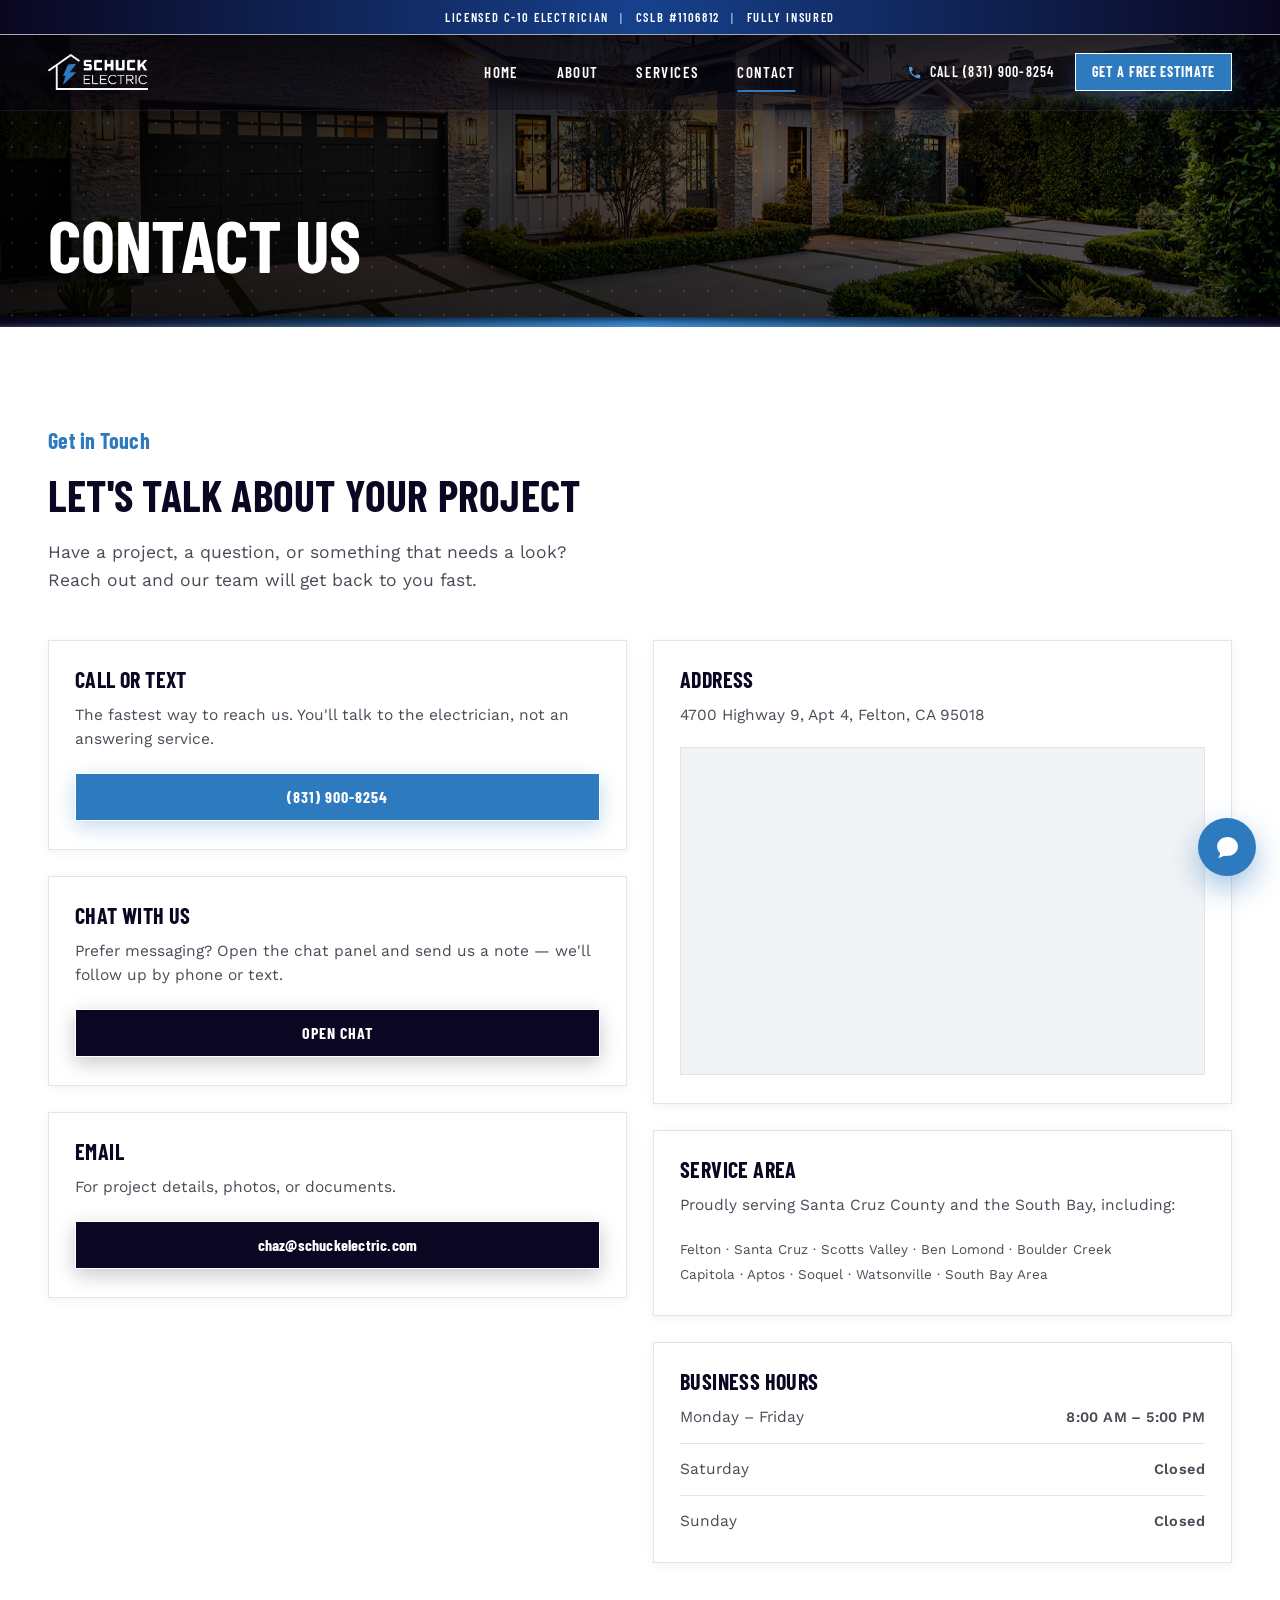
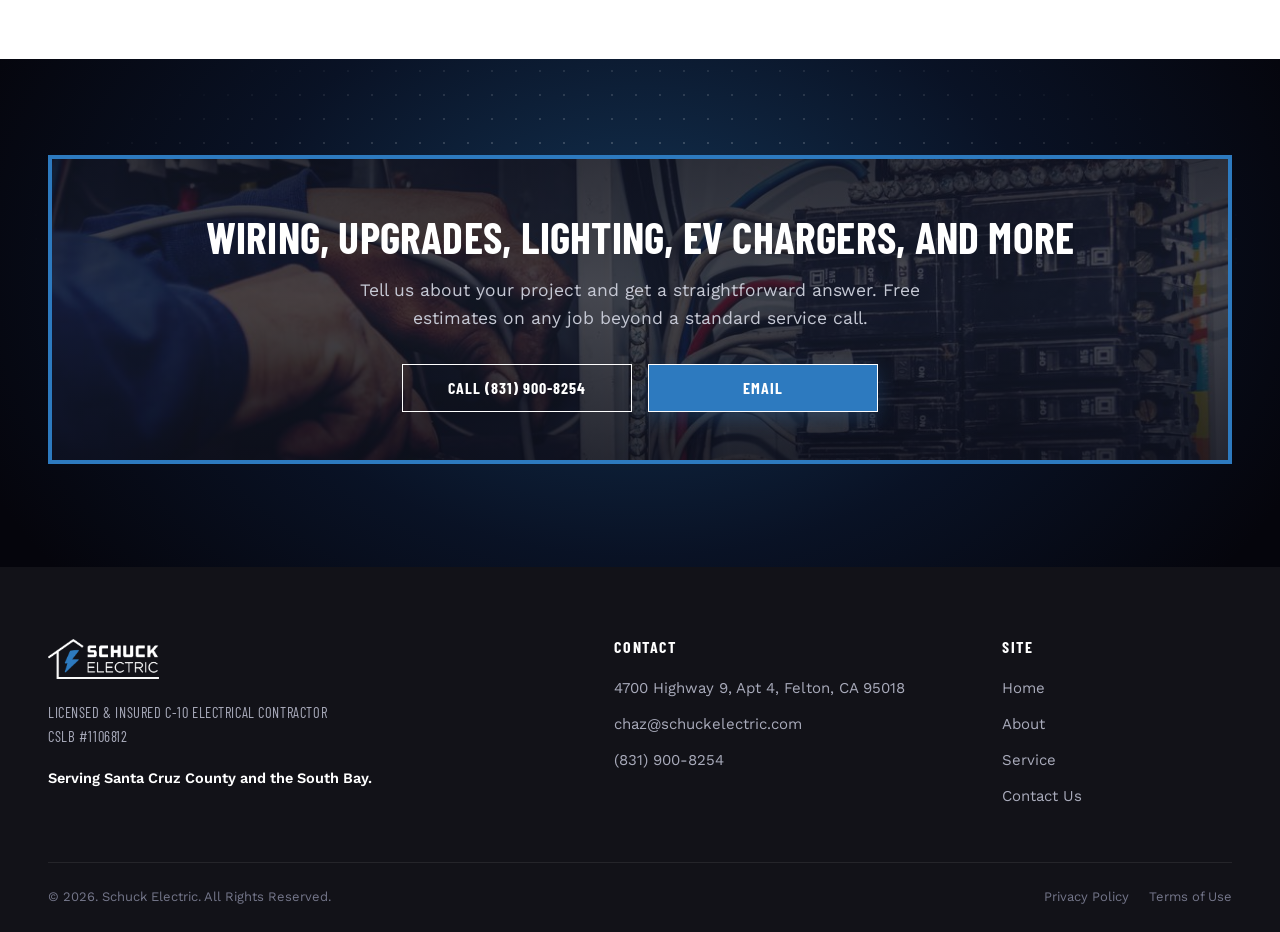
==== contact.html @ 6171d7ef "Refresh preview from build (2026-07-30)" ====
<!DOCTYPE html>
<html lang="en">
<head>
<meta charset="UTF-8" />
<meta name="viewport" content="width=device-width, initial-scale=1.0" />
<title>Contact | Schuck Electric</title>
<meta name="description" content="Call, text, or email Schuck Electric. Owner-operated electrical contractor serving Santa Cruz County and the South Bay. Licensed C-10, CSLB #1106812." />
<link rel="icon" href="assets/logo/favicon-32.png" />
<link rel="apple-touch-icon" href="assets/logo/favicon-180.png" />
<link rel="preconnect" href="https://fonts.googleapis.com" />
<link rel="preconnect" href="https://fonts.gstatic.com" crossorigin />
<!-- One request per family on purpose — a combined query needs an "&", which
     breaks the URL if anything escapes it to &amp; and silently drops the
     second family. -->
<link href="https://fonts.googleapis.com/css2?family=Barlow+Condensed:wght@500;600;700;800" rel="stylesheet" />
<link href="https://fonts.googleapis.com/css2?family=Work+Sans:wght@400;500;600" rel="stylesheet" />
<link rel="stylesheet" href="styles.css" />
</head>
<body>

<!-- ===================== ANNOUNCEMENT BAR ===================== -->
<div class="topbar">
  <div class="container">
    <p>Licensed C-10 Electrician <span class="topbar-div">|</span> CSLB #1106812 <span class="topbar-div">|</span> Fully Insured</p>
  </div>
</div>

<!-- ===================== HEADER ===================== -->
<header class="site-header" id="siteHeader">
  <div class="container">
    <a href="./" class="brand" aria-label="Schuck Electric home">
      <img src="assets/logo/schuck-logo-white.png" alt="Schuck Electric" width="170" height="42" />
    </a>

    <nav class="nav-primary" aria-label="Primary">
      <ul class="nav-links">
        <li><a href="./">Home</a></li>
        <li><a href="pending.html">About</a></li>
        <li><a href="services.html">Services</a></li>
        <li><a href="contact.html" aria-current="page">Contact</a></li>
      </ul>
    </nav>

    <div class="nav-actions">
      <a class="nav-call" href="tel:+18319008254">
        <svg class="ico" width="16" height="16" viewBox="0 0 24 24" aria-hidden="true"><path d="M6.6 10.8c1.4 2.8 3.8 5.1 6.6 6.6l2.2-2.2c.3-.3.7-.4 1-.2 1.1.4 2.3.6 3.6.6.6 0 1 .4 1 1V20c0 .6-.4 1-1 1C10.6 21 3 13.4 3 4c0-.6.4-1 1-1h3.5c.6 0 1 .4 1 1 0 1.3.2 2.5.6 3.6.1.3 0 .7-.2 1L6.6 10.8z"/></svg>
        <span>Call (831) 900-8254</span>
      </a>
      <a class="btn btn--primary btn--sm" href="mailto:chaz@schuckelectric.com">Get a Free Estimate</a>
    </div>

    <button class="nav-toggle" id="navToggle" aria-label="Open menu" aria-expanded="false" aria-controls="mobilePanel">
      <span></span><span></span><span></span>
    </button>
  </div>
</header>

<!-- ===================== MOBILE PANEL ===================== -->
<div class="mobile-panel" id="mobilePanel" aria-hidden="true">
  <div class="mobile-panel-head">
    <a href="./" class="brand"><img src="assets/logo/schuck-logo-white.png" alt="Schuck Electric" /></a>
    <button class="mobile-close" id="mobileClose" aria-label="Close menu">
      <svg viewBox="0 0 24 24" aria-hidden="true"><path d="M18.3 5.7 12 12l6.3 6.3-1.4 1.4L10.6 13.4 4.3 19.7 2.9 18.3 9.2 12 2.9 5.7l1.4-1.4L10.6 10.6l6.3-6.3z"/></svg>
    </button>
  </div>
  <ul class="mobile-links">
    <li><a href="./">Home</a></li>
    <li><a href="pending.html">About</a></li>
    <li><a href="services.html">Services</a></li>
    <li><a href="contact.html" aria-current="page">Contact</a></li>
  </ul>
  <div class="mobile-actions">
    <a class="btn btn--ghost btn--block" href="tel:+18319008254">
      <svg class="ico" width="16" height="16" viewBox="0 0 24 24" aria-hidden="true"><path d="M6.6 10.8c1.4 2.8 3.8 5.1 6.6 6.6l2.2-2.2c.3-.3.7-.4 1-.2 1.1.4 2.3.6 3.6.6.6 0 1 .4 1 1V20c0 .6-.4 1-1 1C10.6 21 3 13.4 3 4c0-.6.4-1 1-1h3.5c.6 0 1 .4 1 1 0 1.3.2 2.5.6 3.6.1.3 0 .7-.2 1L6.6 10.8z"/></svg>
      <span>(831) 900-8254</span>
    </a>
    <a class="btn btn--primary btn--block" href="mailto:chaz@schuckelectric.com">Get a Free Estimate</a>
  </div>
</div>
<div class="mobile-scrim" id="mobileScrim"></div>

<!-- ===================== PAGE HERO =====================
     PLACEHOLDER IMAGE — this is the home page's hero photo. Swap it for a
     contact-specific shot so the two pages don't open on the same image. -->
<section class="page-hero" data-spotlight data-spot-size="260px">
  <div class="hero-bg"><img src="assets/img/hero.jpg" alt="" /></div>
  <div class="hero-scrim"></div>
  <div class="dot-grid" aria-hidden="true"></div>
  <div class="dot-spotlight" aria-hidden="true"></div>
  <div class="container">
    <h1>Contact Us</h1>
  </div>
</section>

<!-- ===================== CONTACT ===================== -->
<section class="section" id="contact">
  <div class="container">
    <div class="section-head anim" data-anim="up">
      <p class="eyebrow">Get in Touch</p>
      <h2>Let's Talk About Your Project</h2>
      <p class="lede">Have a project, a question, or something that needs a look?<br />Reach out and our team will get back to you fast.</p>
    </div>

    <div class="contact-layout">
      <div class="contact-col">
        <div class="contact-card anim" data-anim="up" data-delay="0">
          <h3>Call or Text</h3>
          <p>The fastest way to reach us. You'll talk to the electrician, not an answering service.</p>
          <a class="btn btn--primary btn--block" href="tel:+18319008254">(831) 900-8254</a>
        </div>

        <div class="contact-card anim" data-anim="up" data-delay="90">
          <h3>Chat With Us</h3>
          <p>Prefer messaging? Open the chat panel and send us a note &mdash; we'll follow up by phone or text.</p>
          <button class="btn btn--navy btn--block js-open-chat" type="button">Open Chat</button>
        </div>

        <div class="contact-card anim" data-anim="up" data-delay="180">
          <h3>Email</h3>
          <p>For project details, photos, or documents.</p>
          <a class="btn btn--navy btn--block btn--as-typed" href="mailto:chaz@schuckelectric.com">chaz@schuckelectric.com</a>
        </div>
      </div>

      <div class="contact-col">
        <div class="contact-card anim" data-anim="up" data-delay="0">
          <h3>Address</h3>
          <p class="ph">4700 Highway 9, Apt 4, Felton, CA 95018</p>
          <div class="map-frame">
            <iframe
              src="https://www.google.com/maps?q=Felton,CA&amp;output=embed"
              loading="lazy"
              referrerpolicy="no-referrer-when-downgrade"
              title="Schuck Electric service area map"></iframe>
          </div>
        </div>

        <div class="contact-card anim" data-anim="up" data-delay="90">
          <h3>Service Area</h3>
          <p>Proudly serving Santa Cruz County and the South Bay, including:</p>
          <div class="area-lines">
            <p>Felton &middot; Santa Cruz &middot; Scotts Valley &middot; Ben Lomond &middot; Boulder Creek</p>
            <p>Capitola &middot; Aptos &middot; Soquel &middot; Watsonville &middot; South Bay Area</p>
          </div>
        </div>

        <div class="contact-card anim" data-anim="up" data-delay="180">
          <h3>Business Hours</h3>
          <table class="hours-table">
            <tr><td>Monday &ndash; Friday</td><td>8:00 AM &ndash; 5:00 PM</td></tr>
            <tr><td>Saturday</td><td>Closed</td></tr>
            <tr><td>Sunday</td><td>Closed</td></tr>
          </table>
        </div>
      </div>
    </div>
  </div>
</section>

<!-- ===================== CTA ===================== -->
<section class="section--cta on-dark" data-spotlight data-spot-size="320px">
  <div class="process-glow" aria-hidden="true"></div>
  <div class="dot-grid" aria-hidden="true"></div>
  <div class="dot-spotlight" aria-hidden="true"></div>
  <div class="container">
    <div class="cta-box anim" data-anim="up">
      <div class="cta-bg" aria-hidden="true"><img src="assets/img/cta.jpg" alt="" loading="lazy" /></div>
      <div class="cta-content">
        <h2>Wiring, Upgrades, Lighting, EV Chargers, and More</h2>
        <p class="lede">Tell us about your project and get a straightforward answer. Free estimates on any job beyond a standard service call.</p>
        <div class="cta-buttons">
          <a class="btn btn--dark" href="tel:+18319008254">Call (831) 900-8254</a>
          <a class="btn btn--primary" href="mailto:chaz@schuckelectric.com">Email</a>
        </div>
      </div>
    </div>
  </div>
</section>

<!-- ===================== FOOTER ===================== -->
<footer class="site-footer">
  <div class="container">
    <div class="footer-top">
      <div class="footer-brand">
        <img src="assets/logo/schuck-logo-white.png" alt="Schuck Electric" />
        <p class="footer-license">Licensed &amp; Insured C-10 Electrical Contractor<br />CSLB #1106812</p>
        <p class="footer-serving">Serving Santa Cruz County and the South Bay.</p>
      </div>
      <div class="footer-col">
        <h4>Contact</h4>
        <ul>
          <li><span class="ph">4700 Highway 9, Apt 4, Felton, CA 95018</span></li>
          <li><a href="mailto:chaz@schuckelectric.com" class="ph">chaz@schuckelectric.com</a></li>
          <li><a href="tel:+18319008254" class="ph">(831) 900-8254</a></li>
        </ul>
      </div>
      <div class="footer-col">
        <h4>Site</h4>
        <ul>
          <li><a href="./">Home</a></li>
          <li><a href="pending.html">About</a></li>
          <li><a href="services.html">Service</a></li>
          <li><a href="contact.html">Contact Us</a></li>
        </ul>
      </div>
    </div>
    <div class="footer-bottom">
      <p>&copy; <span data-year>2026</span>. Schuck Electric. All Rights Reserved.</p>
      <div class="footer-legal">
        <a href="pending.html">Privacy Policy</a>
        <a href="pending.html">Terms of Use</a>
      </div>
    </div>
  </div>
</footer>

<!-- ===================== CHAT ===================== -->
<button class="chat-fab js-open-chat" type="button" aria-label="Open chat">
  <svg viewBox="0 0 24 24" aria-hidden="true"><path d="M12 2C6.48 2 2 6.03 2 11c0 2.42 1.09 4.62 2.89 6.24-.11.99-.46 2.6-1.4 3.94a.5.5 0 0 0 .53.77c2.06-.5 3.63-1.36 4.55-1.99A11.6 11.6 0 0 0 12 20c5.52 0 10-4.03 10-9s-4.48-9-10-9z"/></svg>
</button>

<div class="chat-scrim" id="chatScrim"></div>
<aside class="chat-panel" id="chatPanel" role="dialog" aria-label="Contact Schuck Electric" aria-hidden="true">
  <div class="chat-head">
    <div>
      <h3>Let's Talk About Your Project</h3>
      <p>Call, text, or email &mdash; you'll hear back from the electrician, not an answering service.</p>
    </div>
    <button class="chat-close" id="chatClose" type="button" aria-label="Close">&times;</button>
  </div>
  <div class="chat-body">
    <a class="chat-option" href="tel:+18319008254">
      <span class="chat-option-icon"><svg viewBox="0 0 24 24" aria-hidden="true"><path d="M6.6 10.8c1.4 2.8 3.8 5.1 6.6 6.6l2.2-2.2c.3-.3.7-.4 1-.2 1.1.4 2.3.6 3.6.6.6 0 1 .4 1 1V20c0 .6-.4 1-1 1C10.6 21 3 13.4 3 4c0-.6.4-1 1-1h3.5c.6 0 1 .4 1 1 0 1.3.2 2.5.6 3.6.1.3 0 .7-.2 1L6.6 10.8z"/></svg></span>
      <span><span class="chat-option-label">Call Now</span><span class="chat-option-sub ph">(831) 900-8254</span></span>
    </a>
    <a class="chat-option" href="mailto:chaz@schuckelectric.com">
      <span class="chat-option-icon"><svg viewBox="0 0 24 24" aria-hidden="true"><path d="M20 4H4c-1.1 0-2 .9-2 2v12c0 1.1.9 2 2 2h16c1.1 0 2-.9 2-2V6c0-1.1-.9-2-2-2zm0 4-8 5-8-5V6l8 5 8-5v2z"/></svg></span>
      <span><span class="chat-option-label">Email Us</span><span class="chat-option-sub ph">chaz@schuckelectric.com</span></span>
    </a>
    <p class="chat-note">Prefer to text? Send a message to the number above and we'll reply as soon as we're off the ladder.</p>
  </div>
</aside>

<script src="main.js"></script>
</body>
</html>
---- styles.css ----
/* ==========================================================================
   SCHUCK ELECTRIC — 2026 redesign
   Barlow Condensed (display) + Work Sans (body)
   ========================================================================== */

/* The fonts are pulled in here as well as via <link> in the head block,
   because page builders often strip <link> tags out of a field meant for
   scripts and an @import inside the stylesheet survives that.

   Deliberately two separate requests with NO "&" in either URL. Combining
   both families into one query needs an ampersand, and if anything in the
   paste pipeline HTML-escapes it to &amp; the URL breaks after the first
   family — which loads Barlow Condensed and silently drops Work Sans.
   That is exactly the failure this replaced. display=swap is omitted for
   the same reason; the default behaviour is fine.
   Must stay the first rules in the file; @import is ignored after any other. */
@import url('https://fonts.googleapis.com/css2?family=Barlow+Condensed:wght@500;600;700;800');
@import url('https://fonts.googleapis.com/css2?family=Work+Sans:wght@400;500;600');

:root {
  --se-navy:        #0B0722;
  --se-navy-2:      #0E1330;
  --se-ink:         #08070F;
  --se-ink-2:       #121218;

  --se-blue:        #2D7ABF;
  --se-blue-light:  #4E97D6;
  --se-blue-bright: #00AEEF;
  --se-blue-dark:   #1F5A8F;

  --se-white:       #FFFFFF;
  --se-gray:        #F2F3F5;
  --se-gray-line:   #E3E4E9;
  --se-body:        #4B4B57;
  --se-body-dark:   #C7C9D1;

  --se-font-display: "Barlow Condensed", "Arial Narrow", sans-serif;
  --se-font-body:    "Work Sans", system-ui, -apple-system, sans-serif;

  --se-container: 1240px;
  --se-radius: 0px;   /* v2: square edges throughout */
  --se-header-h: 76px;
  --se-topbar-h: 34px;

  --se-ease: cubic-bezier(0.22, 0.61, 0.36, 1);
}

*, *::before, *::after { box-sizing: border-box; }

html { scroll-behavior: smooth; }

body {
  margin: 0;
  font-family: var(--se-font-body);
  font-size: 16px;
  line-height: 1.6;
  color: var(--se-body);
  background: var(--se-white);
  -webkit-font-smoothing: antialiased;
  overflow-x: hidden;
}
body.is-locked { overflow: hidden; }

img { max-width: 100%; display: block; }
a { color: inherit; text-decoration: none; }
ul { list-style: none; margin: 0; padding: 0; }

h1, h2, h3, h4 {
  font-family: var(--se-font-display);
  font-weight: 700;
  text-transform: uppercase;
  line-height: 1.03;
  letter-spacing: 0.005em;
  color: var(--se-navy);
  margin: 0 0 0.45em;
}
h1 { font-size: clamp(42px, 5.4vw, 76px); font-weight: 800; letter-spacing: -0.005em; }
h2 { font-size: clamp(30px, 3.4vw, 46px); }
h3 { font-size: clamp(21px, 1.9vw, 27px); }
h4 { font-size: clamp(19px, 1.5vw, 23px); }

p { margin: 0 0 1.1em; }
p:last-child { margin-bottom: 0; }

.lede { font-size: 17.5px; color: var(--se-body); }
.on-dark, .on-dark h1, .on-dark h2, .on-dark h3, .on-dark h4 { color: var(--se-white); }
.on-dark p, .on-dark .lede { color: var(--se-body-dark); }

.container {
  width: 100%;
  max-width: var(--se-container);
  margin: 0 auto;
  padding: 0 28px;
}

a:focus-visible, button:focus-visible {
  outline: 2px solid var(--se-blue-bright);
  outline-offset: 3px;
  border-radius: 4px;
}

/* ---------- Eyebrow ---------- */
.eyebrow {
  font-family: var(--se-font-display);
  font-weight: 700;
  font-size: 22px;
  letter-spacing: 0.02em;
  text-transform: none;
  color: var(--se-blue);
  margin: 0 0 15px;
}
.on-dark .eyebrow { color: var(--se-blue-light); }

/* Hero eyebrow: uppercase, tracked out, with an underline rule */
.eyebrow--rule {
  display: inline-block;
  text-transform: uppercase;
  letter-spacing: 0.13em;
  font-size: 13.5px;
  font-weight: 700;
  color: var(--se-white);
  padding-bottom: 7px;
  border-bottom: 2px solid var(--se-blue);
  margin-bottom: 14px;
}

/* ==========================================================================
   BUTTONS — matches "Button Style.png"
   Rollover states use a soft blue outer glow.
   ========================================================================== */
.btn {
  --se-btn-glow: rgba(0, 174, 239, 0.55);
  position: relative;
  display: inline-flex;
  align-items: center;
  justify-content: center;
  gap: 9px;
  font-family: var(--se-font-display);
  font-weight: 700;
  font-size: 16px;
  letter-spacing: 0.06em;
  text-transform: uppercase;
  line-height: 1;
  --se-btn-px: 28px;
  padding: 15px var(--se-btn-px);
  border-radius: var(--se-radius);
  border: 1px solid transparent;
  cursor: pointer;
  white-space: nowrap;
  background: transparent;
  transition: background 0.28s var(--se-ease), color 0.28s var(--se-ease),
              border-color 0.28s var(--se-ease), box-shadow 0.32s var(--se-ease),
              transform 0.28s var(--se-ease);
}
.btn:hover { transform: translateY(-2px); }
.btn:active { transform: translateY(0); transition-duration: 0.08s; }
.btn .ico { width: 16px; height: 16px; fill: currentColor; flex-shrink: 0; }
.btn-arrow { transition: transform 0.28s var(--se-ease); display: inline-block; }
.btn:hover .btn-arrow { transform: translateX(5px); }

.btn--primary {
  background: var(--se-blue);
  border-color: var(--se-white);
  color: var(--se-white);
  box-shadow: 0 6px 20px rgba(45,122,191,0.28);
}
.btn--primary:hover {
  background: var(--se-blue-bright);
  border-color: var(--se-white);
  box-shadow: 0 0 0 4px rgba(0,174,239,0.18), 0 8px 30px var(--se-btn-glow);
}

.btn--bright {
  background: var(--se-blue-bright);
  border-color: var(--se-white);
  color: var(--se-white);
  box-shadow: 0 0 0 4px rgba(0,174,239,0.14), 0 6px 26px rgba(0,174,239,0.35);
}
.btn--bright:hover {
  background: var(--se-blue);
  border-color: var(--se-white);
  box-shadow: 0 0 0 4px rgba(45,122,191,0.2), 0 10px 34px rgba(45,122,191,0.5);
}

/* Outlined on dark / photo backgrounds.
   At rest this is a clean 2px white rule and nothing else — no fill, no blur,
   no shadow. Every effect is held back for the rollover. */
.btn--ghost {
  border-color: var(--se-white);
  color: var(--se-white);
  background: transparent;
}
.btn--ghost:hover {
  border-color: var(--se-blue-bright);
  color: var(--se-white);
  background: rgba(0,174,239,0.14);
  backdrop-filter: blur(6px);
  -webkit-backdrop-filter: blur(6px);
  box-shadow: 0 0 0 3px rgba(0,174,239,0.14), 0 8px 18px rgba(0,174,239,0.32);
}
.btn--ghost .ico { fill: var(--se-blue-light); transition: fill 0.28s var(--se-ease); }
.btn--ghost:hover .ico { fill: var(--se-blue-bright); }

.btn--dark {
  background: transparent;
  border-color: var(--se-white);
  color: var(--se-white);
}
.btn--dark:hover {
  border-color: var(--se-white);
  box-shadow: 0 0 0 4px rgba(0,174,239,0.16), 0 8px 30px rgba(0,174,239,0.4);
}

/* Solid navy. The counterpart to .btn--dark, which is transparent-with-white-
   border and therefore invisible on a light background — this is the one to
   reach for on a white card. Keeps the white border the solid buttons share. */
.btn--navy {
  background: var(--se-navy);
  border-color: var(--se-white);
  color: var(--se-white);
  box-shadow: 0 6px 20px rgba(11,7,34,0.22);
}
.btn--navy:hover {
  background: var(--se-blue);
  border-color: var(--se-white);
  box-shadow: 0 0 0 4px rgba(45,122,191,0.18), 0 8px 30px rgba(45,122,191,0.4);
}

.btn--outline-navy {
  border-color: var(--se-navy);
  color: var(--se-navy);
  background: var(--se-white);
}
.btn--outline-navy:hover {
  border-color: var(--se-blue);
  color: var(--se-blue);
  box-shadow: 0 0 0 4px rgba(45,122,191,0.12), 0 8px 26px rgba(45,122,191,0.25);
}

.btn--sm { --se-btn-px: 16px; padding: 11px var(--se-btn-px); font-size: 14px; letter-spacing: 0.05em; }
.btn--block { width: 100%; }

/* Optical padding fix for buttons with a leading icon. The handset glyph is
   drawn starting 3 units into its 0-24 viewBox, so at a 16px icon size it
   carries 2px of built-in empty space on its left. Measured edge-to-edge the
   padding is already even; it just doesn't look it. Trimming 2px off the
   left brings the *visible* gaps into line. Text-only buttons are untouched. */
.btn:has(.ico) { padding-left: calc(var(--se-btn-px) - 2px); }

/* ==========================================================================
   TOP BAR + HEADER
   The topbar sits in normal flow and scrolls away; the header is sticky
   and locks to the top, gaining blur + a heavier background once stuck.
   ========================================================================== */
.topbar {
  height: var(--se-topbar-h);
  display: flex;
  align-items: center;
  background: linear-gradient(90deg, #0A0620 0%, #16418C 50%, #0A0620 100%);
  color: var(--se-white);
  position: relative;
  z-index: 2;
}
.topbar p {
  margin: 0;
  text-align: center;
  width: 100%;
  font-family: var(--se-font-display);
  font-weight: 600;
  font-size: 12.5px;
  letter-spacing: 0.13em;
  text-transform: uppercase;
}
.topbar-div { opacity: 0.55; margin: 0 6px; }

.site-header {
  position: sticky;
  top: 0;
  z-index: 500;
  background: rgba(10, 8, 26, 0.35);
  border-bottom: 1px solid rgba(255,255,255,0.07);
  transition: background 0.35s var(--se-ease), backdrop-filter 0.35s var(--se-ease),
              border-color 0.35s var(--se-ease), box-shadow 0.35s var(--se-ease);
}
.site-header.is-stuck {
  background: rgba(10, 8, 26, 0.72);
  backdrop-filter: blur(16px) saturate(140%);
  -webkit-backdrop-filter: blur(16px) saturate(140%);
  border-bottom-color: rgba(255,255,255,0.1);
  box-shadow: 0 10px 30px rgba(0,0,0,0.28);
}
.site-header .container {
  position: relative;
  display: flex;
  align-items: center;
  justify-content: space-between;
  gap: 24px;
  height: var(--se-header-h);
}
.brand { display: flex; align-items: center; flex-shrink: 0; }
.brand img { height: 36px; width: auto; }

/* Pinned to the true centre of the container so the links line up with the
   centred announcement-bar text above them. Centring with auto margins
   instead would centre them in the space left over between the logo and the
   buttons, which are different widths — so they'd sit off-centre. */
.nav-primary {
  position: absolute;
  left: 50%;
  transform: translateX(-50%);
}
.nav-links { display: flex; gap: 38px; }
.nav-links a {
  position: relative;
  display: inline-block;
  font-family: var(--se-font-display);
  font-weight: 600;
  font-size: 15px;
  letter-spacing: 0.09em;
  text-transform: uppercase;
  color: var(--se-white);
  padding: 8px 0;
  transition: color 0.25s var(--se-ease);
}
.nav-links a::after {
  content: "";
  position: absolute;
  left: 0; bottom: 0;
  height: 2px;
  width: 100%;
  background: var(--se-blue-bright);
  transform: scaleX(0);
  transform-origin: left;
  transition: transform 0.32s var(--se-ease);
}
.nav-links a:hover { color: var(--se-blue-bright); }
.nav-links a:hover::after,
.nav-links a[aria-current="page"]::after { transform: scaleX(1); }
.nav-links a[aria-current="page"] { color: var(--se-white); }
.nav-links a[aria-current="page"]::after { background: var(--se-blue); }

.nav-actions { display: flex; align-items: center; gap: 20px; flex-shrink: 0; }

/* Header phone: a plain link, not a button, and deliberately quieter than
   the nav items so it stops competing with them. Same family and tracking as
   .nav-links, one step smaller, and dimmed rather than bolded.

   Kept solid white at the same size as before — the earlier dimming to 72%
   is reverted. 600 is the lightest Barlow Condensed face we self-host, so a
   genuinely lighter weight would need BarlowCondensed-Regular or -Light
   uploaded to Media Library. */
.nav-call {
  display: inline-flex;
  align-items: center;
  gap: 8px;
  font-family: var(--se-font-display);
  font-weight: 600;
  font-size: 14px;
  letter-spacing: 0.09em;
  text-transform: uppercase;
  line-height: 1;
  color: var(--se-white);
  white-space: nowrap;
  transition: color 0.25s var(--se-ease);
}
.nav-call .ico {
  width: 15px; height: 15px;
  fill: var(--se-blue-light);
  flex-shrink: 0;
  transition: fill 0.25s var(--se-ease);
}
.nav-call:hover { color: var(--se-blue-bright); }
.nav-call:hover .ico { fill: var(--se-blue-bright); }


/* Hamburger */
.nav-toggle {
  display: none;
  width: 42px; height: 42px;
  padding: 10px 8px;
  background: none;
  border: none;
  cursor: pointer;
  flex-direction: column;
  justify-content: space-between;
  margin-left: auto;
}
.nav-toggle span {
  display: block;
  height: 2px;
  width: 100%;
  background: var(--se-white);
  border-radius: 2px;
  transition: transform 0.3s var(--se-ease), opacity 0.2s var(--se-ease);
}

/* ---------- Mobile panel ----------
   v2: full-bleed and translucent rather than a solid drawer — the hero photo
   stays visible, blurred and darkened, behind the menu. Only the logo bar at
   the top is solid. */
.mobile-panel {
  position: fixed;
  inset: 0;
  background: rgba(9, 8, 24, 0.62);
  backdrop-filter: blur(22px) saturate(120%);
  -webkit-backdrop-filter: blur(22px) saturate(120%);
  z-index: 700;
  display: flex;
  flex-direction: column;
  padding: 0 22px 32px;
  opacity: 0;
  visibility: hidden;
  transform: translateY(-10px);
  transition: opacity 0.34s var(--se-ease), transform 0.34s var(--se-ease),
              visibility 0.34s var(--se-ease);
  overflow-y: auto;
}
.mobile-panel.is-open { opacity: 1; visibility: visible; transform: none; }

/* Full-bleed solid bar: the negative margins cancel the panel's padding. */
.mobile-panel-head {
  display: flex;
  align-items: center;
  justify-content: space-between;
  height: 84px;
  flex-shrink: 0;
  margin: 0 -22px 26px;
  padding: 0 22px;
  background: #14141F;
  border-bottom: 1px solid rgba(255,255,255,0.07);
}
.mobile-panel-head .brand img { height: 40px; }
.mobile-close {
  width: 44px; height: 44px;
  border: none;
  background: transparent;
  color: var(--se-white);
  cursor: pointer;
  display: grid;
  place-items: center;
  transition: color 0.25s var(--se-ease), transform 0.25s var(--se-ease);
}
.mobile-close svg { width: 26px; height: 26px; fill: currentColor; }
.mobile-close:hover { color: var(--se-blue-bright); transform: rotate(90deg); }

/* Centred, with the active underline sized to the word rather than the row.
   inline-block is what does that — a display:block anchor stretches the full
   panel width and its border stretches with it. */
.mobile-links { text-align: center; margin-top: 96px; }
.mobile-links li { text-align: center; }
/* The rule has to sit close to the word to read as "this is the page you're
   on". The old 19px bottom padding put it far enough below to look like a
   divider between rows instead. Tight line-height plus 6px of padding keeps
   it attached to the text; the row rhythm moves to a margin between items so
   the spacing between links is unchanged. */
.mobile-links li + li { margin-top: 36px; }
.mobile-links a {
  display: inline-block;
  padding: 0 2px 6px;
  line-height: 1.1;
  font-family: var(--se-font-display);
  font-weight: 700;
  font-size: 24px;
  letter-spacing: 0.07em;
  text-transform: uppercase;
  color: var(--se-white);
  border-bottom: 2px solid transparent;
  transition: color 0.25s var(--se-ease), border-color 0.25s var(--se-ease);
}
/* No horizontal nudge on hover — it reads as misalignment once centred. */
.mobile-links a:hover { color: var(--se-blue-bright); }
.mobile-links a[aria-current="page"] {
  color: var(--se-blue-light);
  border-bottom-color: var(--se-blue);
}

/* Centred below the links with a clear gap, and deliberately NOT pushed to
   the bottom of the panel where it would collide with a chat widget. Stacked
   at every width — tablet included. */
.mobile-actions {
  display: grid;
  grid-template-columns: 1fr;
  gap: 22px;
  margin: 72px auto 0;
  width: 100%;
  max-width: 290px;
}


.mobile-scrim {
  position: fixed;
  inset: 0;
  background: rgba(5,4,14,0.5);
  z-index: 690;
  opacity: 0;
  pointer-events: none;
  transition: opacity 0.35s var(--se-ease);
}
.mobile-scrim.is-open { opacity: 1; pointer-events: auto; }

/* ==========================================================================
   HERO
   ========================================================================== */
.hero {
  position: relative;
  isolation: isolate;
  margin-top: calc(-1 * var(--se-header-h));
  min-height: min(88vh, 820px);
  display: flex;
  align-items: center;
  background: var(--se-navy);
  color: var(--se-white);
  overflow: hidden;
}
.hero-bg {
  position: absolute;
  inset: -8% 0 -8% 0;
  z-index: 0;
  will-change: transform;
}
.hero-bg img { width: 100%; height: 100%; object-fit: cover; }
/* Neutral black, multiplied. The previous rgba(4,3,12,...) carried a blue
   channel four times its red, which read as a blue cast over the photo.
   Pure black with mix-blend-mode: multiply darkens without tinting.
   .hero sets isolation: isolate, so the blend is confined to the hero and
   cannot reach the sections behind it. The copy sits at z-index 2, above the
   scrim, so it is not part of the blend. */
.hero-scrim {
  position: absolute;
  inset: 0;
  z-index: 1;
  mix-blend-mode: multiply;
  background:
    linear-gradient(90deg, rgba(0,0,0,0.86) 0%, rgba(0,0,0,0.62) 46%, rgba(0,0,0,0.28) 100%),
    linear-gradient(180deg, rgba(0,0,0,0.7) 0%, rgba(0,0,0,0.1) 34%, rgba(0,0,0,0.55) 100%);
}
.hero .container {
  position: relative;
  z-index: 2;
  padding-top: calc(var(--se-header-h) + 72px);
  padding-bottom: 88px;
}
.hero-content { max-width: 760px; }
.hero h1 { color: var(--se-white); margin-bottom: 24px; }
.hero .lede {
  color: #E2E5EE;
  font-size: 18.5px;
  max-width: 610px;
  margin-bottom: 34px;
}
.hero-cta { display: flex; flex-wrap: wrap; gap: 14px; }

/* ==========================================================================
   SECTION SHELL
   ========================================================================== */
.section { padding: 96px 0; position: relative; }
.on-gray { background: var(--se-gray); }
.on-dark { background: var(--se-ink); }

.section-head { max-width: 680px; margin-bottom: 46px; }
.section-head.center { margin-left: auto; margin-right: auto; text-align: center; }
.section-head .lede { color: #5A5A66; }
.on-dark .section-head .lede { color: var(--se-body-dark); }

.center-cta { text-align: center; margin-top: 42px; }

/* ==========================================================================
   SERVICES CAROUSEL
   ========================================================================== */
.section--services { padding-bottom: 88px; overflow: hidden; }
.section--services .section-head { margin-bottom: 40px; }

.carousel {
  position: relative;
  --se-card-w: 380px;
  --se-card-gap: 28px;
}
.carousel-viewport {
  overflow: hidden;
  padding: 26px 0 34px;
  /* Fade the peeking cards on both edges */
  -webkit-mask-image: linear-gradient(90deg, rgba(0,0,0,0.05) 0, #000 16%, #000 84%, rgba(0,0,0,0.05) 100%);
          mask-image: linear-gradient(90deg, rgba(0,0,0,0.05) 0, #000 16%, #000 84%, rgba(0,0,0,0.05) 100%);
}
.carousel-track {
  display: flex;
  gap: var(--se-card-gap);
  will-change: transform;
  transition: transform 0.62s var(--se-ease);
  cursor: grab;
}
.carousel-track.is-dragging { transition: none; cursor: grabbing; }

.carousel-arrow {
  position: absolute;
  top: 50%;
  transform: translateY(-50%);
  z-index: 4;
  width: 48px; height: 48px;
  border-radius: 50%;
  border: 1px solid var(--se-gray-line);
  background: var(--se-white);
  color: var(--se-navy);
  cursor: pointer;
  display: grid;
  place-items: center;
  box-shadow: 0 6px 14px rgba(11,7,34,0.14);
  transition: background 0.25s var(--se-ease), color 0.25s var(--se-ease),
              box-shadow 0.25s var(--se-ease), opacity 0.25s var(--se-ease);
}
.carousel-arrow svg { width: 20px; height: 20px; fill: currentColor; }
.carousel-arrow:hover { background: var(--se-blue); color: var(--se-white); border-color: var(--se-blue); box-shadow: 0 8px 18px rgba(45,122,191,0.34); }
.carousel-arrow[disabled] { opacity: 0.3; pointer-events: none; }
.carousel-arrow--prev { left: 20px; }
.carousel-arrow--next { right: 20px; }

.card {
  flex: 0 0 var(--se-card-w);
  width: var(--se-card-w);
  background: var(--se-white);
  border: 1px solid var(--se-gray-line);
  border-radius: var(--se-radius);
  overflow: hidden;
  display: flex;
  flex-direction: column;
  transition: transform 0.35s var(--se-ease), box-shadow 0.35s var(--se-ease), border-color 0.35s var(--se-ease);
}
.card:hover {
  transform: translateY(-4px);
  border-color: rgba(45,122,191,0.4);
  box-shadow: 0 8px 18px rgba(11,7,34,0.14);
}
.card-media { aspect-ratio: 16/9; overflow: hidden; background: #DDD; }
.card-media img { width: 100%; height: 100%; object-fit: cover; transition: transform 0.6s var(--se-ease); }
.card:hover .card-media img { transform: scale(1.06); }
/* Column flex so .card-link can be pushed to the bottom with margin-top:auto.
   The six cards carry copy of noticeably different lengths, and without that
   each link would sit directly under its own paragraph — ragged across a row.

   The bottom is 24px against 26px sides so that the *glyphs* sit 26px off
   each edge, not the boxes. .card-link has line-height 1, which leaves the
   baseline 1.5px above the bottom of its box, and the card's 1px border adds
   another. Setting all three sides to a literal 26px measures box-to-edge and
   leaves the text visibly hanging low; 24px + 1.5 + 1 lands the baseline at
   26.5px, which reads as square with the 26px sides. */
.card-body { padding: 24px 26px 24px; flex: 1; display: flex; flex-direction: column; }
.card-tag {
  font-family: var(--se-font-display);
  font-weight: 600;
  font-size: 15px;
  letter-spacing: 0.02em;
  color: var(--se-blue);
  margin-bottom: 4px;
}
.card-body h3 { margin-bottom: 12px; text-transform: none; letter-spacing: 0; }
/* :not(.card-tag) matters — the eyebrow is a <p> in here too, and
   `.card-body p` (0,1,1) would otherwise beat `.card-tag` (0,1,0)
   and drag it back to body size. */
.card-body p:not(.card-tag) { font-size: 15px; color: #5A5A66; line-height: 1.55; margin: 0; }

/* Per-card call to action. Opens a mail draft with the service already in the
   subject line, so an enquiry arrives labelled rather than as a bare "hello".
   The underline lives on the inner label, not the anchor: text-decoration
   inherits into descendants and cannot be switched off on a child, so
   underlining the anchor would drag the arrow into it too. */
.card-link {
  /* Pinned to the card floor so all six links sit on one line across the row.
     This was briefly changed to follow the copy instead, which made the gap
     above the link identical on every card but let the links land at
     different heights — visibly worse. Consistent position wins: the cards
     are equal height with copy of unequal length, so the gap above the link
     varies (about 34px on the tallest, 57px on the shortest) and that is the
     accepted cost. Do not "fix" it by removing margin-top:auto. */
  margin-top: auto;
  padding-top: 24px;
  /* flex-start, not stretch — stretch would run the anchor the full width of
     the card and put the underline under the empty space past the arrow. The
     card body's 26px padding does the aligning with the eyebrow and copy. */
  align-self: flex-start;
  display: inline-flex;
  align-items: center;
  gap: 9px;
  color: var(--se-navy);
  font-family: var(--se-font-display);
  /* 600, not 400. Only 600/700/800 of Barlow Condensed are self-hosted, so a
     lighter value has no file to load and the browser synthesises it — which
     is precisely the wrong-weight rendering GHL was showing before. 600 is
     the lightest real weight available. */
  font-weight: 600;
  font-size: 15px;
  line-height: 1;
  letter-spacing: 0;
  text-transform: uppercase;
  text-decoration: none;
  transition: color 0.25s var(--se-ease);
}
.card-link-label {
  text-decoration: underline;
  text-underline-offset: 4px;
  text-decoration-thickness: 1px;
}
.card-link:hover { color: var(--se-blue); }
/* .btn:hover .btn-arrow does not reach here — this is not a .btn. */
.card-link:hover .btn-arrow { transform: translateX(5px); }

.carousel-dots {
  display: flex;
  justify-content: center;
  gap: 9px;
  margin-top: 4px;
}
.carousel-dot {
  width: 9px; height: 9px;
  border-radius: 50%;
  border: none;
  padding: 0;
  background: #C6C9D2;
  cursor: pointer;
  transition: background 0.3s var(--se-ease), width 0.3s var(--se-ease);
}
.carousel-dot.is-active { background: var(--se-blue); width: 26px; border-radius: 5px; }

/* ==========================================================================
   ABOUT
   ========================================================================== */
/* Two balanced text columns — v2 drops the large photo that used to fill the
   right half and gives that space to the audience list instead. */
.about { padding: 92px 0 96px; }
.about-inner {
  display: grid;
  grid-template-columns: 1fr 1.12fr;
  gap: 72px;
  align-items: start;
}
/* :not(.eyebrow) for the same reason as .card-body p — the eyebrow is a
   <p> in here too, and `.about-copy > p` (0,1,1) would otherwise beat
   `.eyebrow` (0,1,0) and hold it at body size. */
.about-copy > p:not(.eyebrow) { color: var(--se-body); font-size: 16.5px; max-width: 560px; }
.about-copy > p:not(.eyebrow):last-child { margin-bottom: 0; }
.about-sub {
  color: var(--se-blue);
  text-transform: none;
  font-size: clamp(20px, 1.8vw, 25px);
  letter-spacing: 0;
  margin: 0 0 26px;
}

.audience-list { display: grid; gap: 0; }
.audience-item { padding: 22px 0; }
.audience-item + .audience-item { border-top: 1px solid var(--se-blue); }
.audience-item:first-child { padding-top: 0; }
.audience-item:last-child { padding-bottom: 0; }
.audience-item { display: flex; gap: 20px; align-items: flex-start; }
/* No box, no hover — the animated icon carries itself. A 1px blue rule
   between items does the separating instead. */
.audience-icon {
  flex: 0 0 62px;
  width: 62px; height: 62px;
  background: transparent;
  border: none;
  display: grid;
  place-items: center;
  overflow: hidden;
}
.audience-icon img { width: 46px; height: 46px; object-fit: contain; }
.audience-item h4 {
  text-transform: none;
  letter-spacing: 0;
  font-size: 19px;
  margin-bottom: 6px;
}
.audience-item p { font-size: 15px; color: #5A5A66; margin: 0; line-height: 1.5; }

/* ==========================================================================
   PROCESS + CTA BOX
   ========================================================================== */
.process {
  position: relative;
  isolation: isolate;
  overflow: hidden;
  padding: 104px 0 110px;
  background: #05050C;
}
.process-glow {
  position: absolute;
  top: -30%;
  left: 50%;
  transform: translateX(-50%);
  width: min(1500px, 130vw);
  height: 900px;
  z-index: 0;
  background: radial-gradient(ellipse at 50% 40%, rgba(31,90,143,0.55) 0%, rgba(20,52,102,0.28) 38%, rgba(5,5,12,0) 68%);
  pointer-events: none;
}
.process .container { position: relative; z-index: 1; }
.process .section-head { margin-bottom: 60px; }

.steps { display: grid; grid-template-columns: repeat(3, 1fr); gap: 0; }
.step { padding: 0 44px; position: relative; }
.step:first-child { padding-left: 0; }
.step:last-child { padding-right: 0; }
.step + .step::before {
  content: "";
  position: absolute;
  left: 0; top: 6px; bottom: 6px;
  width: 1px;
  background: linear-gradient(180deg, rgba(255,255,255,0) 0%, rgba(255,255,255,0.3) 22%, rgba(255,255,255,0.3) 78%, rgba(255,255,255,0) 100%);
}
.step-num {
  font-family: var(--se-font-display);
  font-weight: 800;
  font-size: clamp(56px, 5.6vw, 82px);
  line-height: 0.9;
  color: var(--se-blue);
  margin-bottom: 22px;
  letter-spacing: -0.01em;
}
.step h3 { text-transform: none; letter-spacing: 0; margin-bottom: 12px; }
.step p { font-size: 15.5px; color: #B9BCC9; line-height: 1.6; margin: 0; }

/* v2: a photo sits behind the CTA box, dimmed hard so the type stays
   readable. The image is a real <img> in its own layer rather than a CSS
   background so it can be lazy-loaded and object-fit cropped. */
.cta-box {
  position: relative;
  isolation: isolate;
  overflow: hidden;
  margin-top: 78px;
  border: 4px solid var(--se-blue);
  border-radius: 0;
  padding: 56px 40px 48px;
  text-align: center;
  background: #0A0A18;
  box-shadow: 0 0 60px rgba(45,122,191,0.16) inset;
}
.cta-bg { position: absolute; inset: 0; z-index: 0; }
.cta-bg img { width: 100%; height: 100%; object-fit: cover; }
.cta-bg::after {
  content: "";
  position: absolute;
  inset: 0;
  background: linear-gradient(180deg, rgba(8,9,20,0.82) 0%, rgba(8,9,20,0.72) 45%, rgba(8,9,20,0.86) 100%);
}
.cta-content { position: relative; z-index: 1; }
.cta-box h2 { margin-bottom: 16px; max-width: 900px; margin-left: auto; margin-right: auto; }
.cta-box .lede { max-width: 620px; margin: 0 auto 32px; color: #C5C8D4; }
.cta-buttons { display: flex; justify-content: center; flex-wrap: wrap; gap: 16px; }
.cta-buttons .btn { min-width: 230px; }

/* ==========================================================================
   FOOTER
   ========================================================================== */
.site-footer {
  background: var(--se-ink-2);
  color: #A9ABBB;
  padding: 72px 0 0;
  font-size: 15px;
}
/* Column ratios follow the v2 comp, where CONTACT sits just past halfway and
   SITE sits well to the right. minmax floors stop the two link columns
   collapsing narrower than their longest label ("Contact Us") before the
   breakpoint below takes over. */
.footer-top {
  display: grid;
  grid-template-columns: minmax(260px, 2fr) minmax(190px, 1.3fr) minmax(140px, 0.9fr);
  gap: 56px;
  padding-bottom: 54px;
}
.footer-brand img { height: 40px; margin-bottom: 22px; }
.footer-brand p { max-width: 330px; font-size: 14.5px; line-height: 1.65; }
.footer-license { text-transform: uppercase; letter-spacing: 0.04em; margin-bottom: 18px; }
.footer-serving { color: var(--se-white); font-weight: 600; }
.footer-col h4 {
  color: var(--se-white);
  font-size: 16px;
  letter-spacing: 0.1em;
  margin-bottom: 20px;
}
.footer-col ul { display: grid; gap: 12px; }
.footer-col a, .footer-col .ph { transition: color 0.25s var(--se-ease); }
.footer-col a:hover { color: var(--se-blue-bright); }
.footer-bottom {
  display: flex;
  justify-content: space-between;
  align-items: center;
  flex-wrap: wrap;
  gap: 12px;
  padding: 24px 0;
  border-top: 1px solid rgba(255,255,255,0.08);
  font-size: 13px;
  color: #74768A;
}
.footer-bottom p { margin: 0; }
.footer-legal { display: flex; gap: 20px; }
.footer-legal a:hover { color: var(--se-blue-bright); }

/* ==========================================================================
   CHAT WIDGET (placeholder — swap for the GHL widget)
   ========================================================================== */
.chat-fab {
  position: fixed;
  right: 24px; bottom: 24px;
  z-index: 800;
  width: 58px; height: 58px;
  border-radius: 50%;
  border: none;
  background: var(--se-blue);
  cursor: pointer;
  display: grid;
  place-items: center;
  box-shadow: 0 12px 30px rgba(45,122,191,0.45);
  transition: transform 0.28s var(--se-ease), background 0.28s var(--se-ease), box-shadow 0.28s var(--se-ease);
}
.chat-fab svg { width: 25px; height: 25px; fill: var(--se-white); }
.chat-fab:hover {
  transform: scale(1.08);
  background: var(--se-blue-bright);
  box-shadow: 0 14px 38px rgba(0,174,239,0.55);
}

.chat-scrim {
  position: fixed; inset: 0;
  background: rgba(5,4,14,0.55);
  z-index: 900;
  opacity: 0;
  pointer-events: none;
  transition: opacity 0.3s var(--se-ease);
}
.chat-scrim.is-open { opacity: 1; pointer-events: auto; }

.chat-panel {
  position: fixed;
  top: 0; right: 0; bottom: 0;
  width: min(420px, 100%);
  background: var(--se-white);
  z-index: 901;
  display: flex;
  flex-direction: column;
  transform: translateX(100%);
  visibility: hidden;
  transition: transform 0.42s var(--se-ease), visibility 0.42s var(--se-ease);
  box-shadow: -20px 0 60px rgba(0,0,0,0.3);
}
.chat-panel.is-open { transform: translateX(0); visibility: visible; }
.chat-head {
  background: var(--se-navy);
  color: var(--se-white);
  padding: 26px 24px 22px;
  display: flex;
  gap: 14px;
  align-items: flex-start;
  justify-content: space-between;
}
/* Uppercase and sized as a section headline, matching the comp — this is the
   panel's title, not a card heading, and at 27px title case it read as a
   caption sitting above the options rather than as the thing you just opened. */
.chat-head h3 {
  color: var(--se-white);
  margin-bottom: 10px;
  font-size: 30px;
  line-height: 1.06;
  text-transform: uppercase;
  letter-spacing: 0.2px;
}
.chat-head p { color: var(--se-body-dark); font-size: 15px; line-height: 1.5; margin: 0; }
.chat-close {
  flex-shrink: 0;
  width: 34px; height: 34px;
  border-radius: 50%;
  border: none;
  background: rgba(255,255,255,0.12);
  color: var(--se-white);
  font-size: 22px;
  line-height: 1;
  cursor: pointer;
  transition: background 0.25s var(--se-ease);
}
.chat-close:hover { background: rgba(255,255,255,0.25); }
.chat-body { padding: 26px 24px; overflow-y: auto; flex: 1; }
.chat-option {
  display: flex;
  align-items: center;
  gap: 16px;
  padding: 17px;
  border: 1px solid var(--se-gray-line);
  border-radius: var(--se-radius);
  margin-bottom: 13px;
  transition: border-color 0.25s var(--se-ease), transform 0.25s var(--se-ease), box-shadow 0.25s var(--se-ease);
}
.chat-option:hover {
  border-color: var(--se-blue);
  transform: translateY(-2px);
  box-shadow: 0 8px 18px rgba(45,122,191,0.18);
}
.chat-option-icon {
  width: 44px; height: 44px;
  border-radius: 50%;
  background: var(--se-gray);
  display: grid;
  place-items: center;
  flex-shrink: 0;
}
.chat-option-icon svg { width: 19px; height: 19px; fill: var(--se-blue); }
.chat-option-label {
  display: block;
  font-family: var(--se-font-display);
  font-weight: 700;
  font-size: 16px;
  text-transform: uppercase;
  letter-spacing: 0.05em;
  color: var(--se-navy);
}
.chat-option-sub { font-size: 13.5px; color: #6B6B76; }
.chat-note {
  font-size: 13.5px;
  color: #8A8A94;
  margin-top: 16px;
  padding-top: 15px;
  border-top: 1px dashed var(--se-gray-line);
}

/* ==========================================================================
   SCROLL ANIMATIONS
   ========================================================================== */
/* Everything below is gated behind html.js, which main.js sets the instant it
   runs. If the script never runs — blocked, or the markup was injected after
   it already finished, as page builders commonly do — nothing is ever hidden
   and the page reads normally without the animation. Hiding content by
   default is what turns one failed script into a blank page. */
.anim {
  transition: opacity 0.75s var(--se-ease), transform 0.75s var(--se-ease);
  will-change: opacity, transform;
}
html.js .anim { opacity: 0; }
html.js .anim[data-anim="up"]    { transform: translateY(28px); }
html.js .anim[data-anim="fade"]  { transform: none; }
html.js .anim[data-anim="left"]  { transform: translateX(-34px); }
html.js .anim[data-anim="right"] { transform: translateX(34px); }
html.js .anim.is-in { opacity: 1; transform: none; }

@media (prefers-reduced-motion: reduce) {
  html { scroll-behavior: auto; }
  html.js .anim,
  .anim { opacity: 1 !important; transform: none !important; transition: none; }
  .hero-bg { transform: none !important; }
  * { animation-duration: 0.01ms !important; transition-duration: 0.01ms !important; }
}

/* ==========================================================================
   RESPONSIVE
   ========================================================================== */
@media (max-width: 1180px) {
  .carousel { --se-card-w: 340px; }
  .about-inner { gap: 48px; }
}

/* No flow-centring fallback. It existed when the call link was a full button
   and the actions group was wide enough to collide with a truly centred nav.
   As a plain text link the group is 322px, and the arithmetic
   (max(brand, actions) * 2 + nav + gaps) says true centring clears both sides
   from about 1057px — below the 1080px point where the hamburger takes over.
   So .nav-primary stays absolutely centred at every width it is visible. */

@media (max-width: 1080px) {
  .nav-primary, .nav-actions { display: none; }
  .nav-toggle { display: flex; }
  .brand img { height: 34px; }
}

@media (max-width: 900px) {
  .about-inner { grid-template-columns: 1fr; gap: 46px; }
  .about-copy > p { max-width: none; }
  .steps { grid-template-columns: 1fr; gap: 42px; }
  .step { padding: 0; }
  .step + .step::before { display: none; }
  .step + .step { padding-top: 42px; border-top: 1px solid rgba(255,255,255,0.14); }
  .footer-top {
    grid-template-columns: 1fr 1fr;
    gap: 40px 32px;
  }
  .footer-brand { grid-column: 1 / -1; }
  .footer-brand p { max-width: none; }
}

@media (max-width: 700px) {
  :root { --se-header-h: 68px; }
  .section { padding: 64px 0; }
  .process { padding: 72px 0 76px; }
  .hero { min-height: 0; }
  .hero .container { padding-top: calc(var(--se-header-h) + 56px); padding-bottom: 64px; }
  .hero-cta { flex-direction: column; align-items: stretch; }
  .hero-cta .btn { width: 100%; }
  .carousel { --se-card-w: 82vw; --se-card-gap: 18px; }
  .carousel-viewport { -webkit-mask-image: none; mask-image: none; padding: 20px 0 26px; }
  .carousel-arrow { display: none; }
  .cta-box { padding: 38px 22px 34px; border-width: 3px; }
  .cta-buttons { flex-direction: column; }
  .cta-buttons .btn { width: 100%; min-width: 0; }
  /* Third of the three button groups. The hero and the CTA box already went
     full width here; this one was simply missed, so View All Services sat
     narrower than Request a Quote directly above it. All three share the
     .container gutter, so 100% lands them on the same edges. */
  .center-cta .btn { width: 100%; }
  .topbar p { font-size: 11px; letter-spacing: 0.09em; }
  .audience-item { gap: 16px; }
  .audience-icon { flex-basis: 54px; width: 54px; height: 54px; }
  .audience-icon img { width: 40px; height: 40px; }
  .footer-top { grid-template-columns: 1fr; gap: 34px; }
  .footer-bottom { justify-content: center; text-align: center; }
  .footer-legal { justify-content: center; }
}

/* ==========================================================================
   FONT HARDENING (for page builders)
   --------------------------------------------------------------------------
   GHL ships its own theme stylesheet, which can load after this one and reset
   font-family on plain elements — headings and body copy fall back to the
   builder's default and the brand fonts appear not to have loaded at all.

   These rules re-assert the fonts using two-level descendant selectors, which
   outrank the single-class rules a theme typically uses. They are scoped to
   our own containers, so nothing the builder renders elsewhere on the page is
   affected. Body font first, display font second so headings win.

   !important is deliberate here and confined to this block. Some builder
   themes set font-family with !important themselves, and without matching it
   the brand fonts lose no matter how specific these selectors are. Everything
   below is scoped to our own containers, so this cannot leak into the
   builder's own UI or any other element on the page.
   ========================================================================== */
.topbar, .topbar *,
.site-header, .site-header *,
.mobile-panel, .mobile-panel *,
.hero, .hero *,
.section, .section *,
.site-footer, .site-footer *,
.chat-panel, .chat-panel *,
.carousel, .carousel * {
  /* Literal stacks, not var(). A builder that defines its own --font-body
     would otherwise hijack this and the brand font would silently vanish —
     which is exactly what happened before the variables were namespaced. */
  font-family: "Work Sans", system-ui, -apple-system, sans-serif !important;
}

/* Must also be !important, or the body-font rule above (which is) would win
   and every heading would render in Work Sans. */
/* The trailing `... *` variant matters. These rules pin the element itself,
   but the body-font rule above uses `.site-header *`, which catches any
   <span> nested inside — and the phone number and several button labels are
   wrapped in spans. Without covering descendants the container gets Barlow
   while its visible text renders in Work Sans. */
:is(.topbar, .site-header, .mobile-panel, .hero, .page-hero, .section, .site-footer, .chat-panel, .carousel)
:is(h1, h2, h3, h4, .btn, .eyebrow, .card-tag, .card-link, .step-num, .about-sub,
    .nav-links a, .mobile-links a, .footer-col h4, .footer-license,
    .chat-option-label, .nav-phone, .nav-call),
:is(.topbar, .site-header, .mobile-panel, .hero, .page-hero, .section, .site-footer, .chat-panel, .carousel)
:is(h1, h2, h3, h4, .btn, .eyebrow, .card-tag, .card-link, .step-num, .about-sub,
    .nav-links a, .mobile-links a, .footer-col h4, .footer-license,
    .chat-option-label, .nav-phone, .nav-call) * {
  font-family: "Barlow Condensed", "Arial Narrow", sans-serif !important;
}

/* The announcement bar's own paragraph — it sits directly inside .topbar, so
   it can't be reached from the scoped list above without also catching every
   other paragraph on the page. */
.topbar .container p { font-family: "Barlow Condensed", "Arial Narrow", sans-serif !important; }

/* ==========================================================================
   FONT-WEIGHT HARDENING
   --------------------------------------------------------------------------
   The block above pins font-family, but a builder theme also sets its own
   font-weight on headings — which is how GHL ended up rendering the right
   family at the wrong weight: correct Barlow Condensed, far too light.
   Pinning the family alone is not enough.

   Same scoping and the same !important reasoning as the family rules. These
   values mirror the design exactly; if a weight changes above, change it
   here too or the override will quietly hold the old value.
   ========================================================================== */
:is(.topbar, .site-header, .mobile-panel, .hero, .page-hero, .section, .site-footer, .chat-panel, .carousel) h1,
.hero h1 { font-weight: 800 !important; }
/* Interior banner titles sit at 700 with the section headlines, so they have
   to be pulled back out of the 800 above — which is !important and would
   otherwise win. 800 belongs to the home hero alone. */
.page-hero h1 { font-weight: 700 !important; }

:is(.topbar, .site-header, .mobile-panel, .hero, .page-hero, .section, .site-footer, .chat-panel, .carousel)
:is(h2, h3, h4, .about-sub, .footer-col h4, .chat-option-label) { font-weight: 700 !important; }

:is(.topbar, .site-header, .mobile-panel, .hero, .page-hero, .section, .site-footer, .chat-panel, .carousel)
:is(.btn, .mobile-links a, .eyebrow--rule) { font-weight: 700 !important; }

/* The card enquiry link, and its descendants. The visible text lives in a
   child span, so a theme rule like `body a span { font-weight: 400 }` leaves
   the anchor correct and still renders the label light — the same trap the
   header phone number fell into. Pinning the parent alone is not enough. */
:is(.section, .carousel) :is(.card-link.card-link, .card-link.card-link *) { font-weight: 600 !important; }

/* Tracking is pinned here too. Nothing else on the page needed it, but this
   link is specified at exactly 0 and builder themes do set letter-spacing on
   links — a simulated `body a { letter-spacing: 2px }` took it straight over. */
:is(.section, .carousel) :is(.card-link.card-link, .card-link.card-link *) { letter-spacing: 0 !important; }

:is(.topbar, .site-header, .mobile-panel, .hero, .page-hero, .section, .site-footer, .chat-panel, .carousel)
:is(.nav-links a, .footer-serving, .card-tag) { font-weight: 600 !important; }
:is(.topbar, .site-header, .mobile-panel, .hero, .page-hero, .section, .site-footer, .chat-panel, .carousel)
.eyebrow { font-weight: 700 !important; }

.topbar .container p { font-weight: 600 !important; }
.step-num { font-weight: 800 !important; }

/* Body copy and the hero <strong> — left to the variable Work Sans. */
:is(.hero, .section, .site-footer) :is(p, li) { font-weight: 400 !important; }
:is(.hero, .section, .site-footer) :is(strong, b) { font-weight: 700 !important; }
:is(.hero, .section) p.eyebrow  { font-weight: 700 !important; }
:is(.hero, .section) p.card-tag { font-weight: 600 !important; }
.footer-serving { font-weight: 600 !important; }

/* ==========================================================================
   COLOUR HARDENING
   --------------------------------------------------------------------------
   Third and last of the same problem: the builder theme sets `color` too, so
   the blue accents rendered grey — the card eyebrows most visibly.

   ORDER MATTERS HERE. The generic rules come first and the accents last,
   because .eyebrow and .card-tag are <p> elements and .about-sub is an <h3>:
   with the accents declared first, the generic paragraph and heading rules
   below them win on later-wins-at-equal-specificity and the blue goes grey
   again. That is exactly the bug this ordering fixes.
   ========================================================================== */

/* 1. Generic — headings and copy on light sections */
:is(.section:not(.on-dark), .carousel) :is(h1, h2, h3, h4) { color: var(--se-navy) !important; }
:is(.section:not(.on-dark)) :is(p, li)                     { color: var(--se-body) !important; }
.card-body p:not(.card-tag)                                { color: #5A5A66 !important; }
.section-head .lede                                        { color: #5A5A66 !important; }

/* 2. Dark sections and the hero */
.on-dark :is(h1, h2, h3, h4)        { color: var(--se-white) !important; }
.on-dark :is(p, li), .on-dark .lede { color: var(--se-body-dark) !important; }
.hero :is(h1, h2, h3, h4)           { color: var(--se-white) !important; }
.hero .lede                         { color: #E2E5EE !important; }
.hero .eyebrow--rule                { color: var(--se-white) !important; }
.cta-box :is(h1, h2, h3, h4)        { color: var(--se-white) !important; }
.cta-box .lede                      { color: #C5C8D4 !important; }

/* 3. Header, announcement bar, footer */
.topbar, .topbar .container p        { color: var(--se-white) !important; }
.site-header .nav-links a            { color: var(--se-white) !important; }
.site-footer :is(h4, .footer-serving){ color: var(--se-white) !important; }
.mobile-panel .mobile-links a        { color: var(--se-white) !important; }

/* 4. Accents — deliberately higher specificity, not merely declared later.
   The generic rules above compute to (0,2,1): `:is(.section:not(.on-dark))`
   contributes two classes and `:is(p, li)` one element. An accent written as
   `:is(.section) .card-tag` is only (0,2,0) and loses on specificity no
   matter where it appears in the file — reordering alone did not fix this.
   Repeating the class (.card-tag.card-tag) takes it to (0,3,0), which beats
   (0,2,1) outright. Ugly, but unambiguous and immune to reordering. */
:is(.hero, .section, .site-footer, .carousel) .eyebrow.eyebrow   { color: var(--se-blue) !important; }
:is(.hero, .section, .site-footer, .carousel) .card-tag.card-tag { color: var(--se-blue) !important; }
:is(.section, .site-footer) .about-sub.about-sub                 { color: var(--se-blue) !important; }
/* The spans are pinned too, not left to inherit: a theme rule that matches
   them directly (`a span`, say) beats inheritance no matter how weak it is. */
:is(.section, .carousel) :is(.card-link.card-link, .card-link.card-link *) { color: var(--se-navy) !important; }
:is(.section, .carousel) :is(.card-link.card-link:hover, .card-link.card-link:hover *) { color: var(--se-blue) !important; }
.step-num.step-num                                               { color: var(--se-blue) !important; }

.on-dark .eyebrow.eyebrow,
.on-dark .card-tag.card-tag,
.on-dark .about-sub.about-sub                                    { color: var(--se-blue-light) !important; }

.hero .eyebrow--rule.eyebrow--rule                               { color: var(--se-white) !important; }

/* 5. Button labels. Same doubled-class trick — a theme rule on `.btn` is
   (0,1,0) but one on `a`/`button` inside a scoped block can reach further,
   and greyed-out button text is very visible. */
.btn.btn--primary, .btn.btn--bright, .btn.btn--ghost, .btn.btn--dark, .btn.btn--navy { color: var(--se-white) !important; }
.btn.btn--outline-navy                                               { color: var(--se-navy) !important; }
.btn.btn--outline-navy:hover                                         { color: var(--se-blue) !important; }

/* Header call link — pinned like everything else so the theme can't reclaim it */
.site-header .nav-call.nav-call { font-weight: 600 !important; color: var(--se-white) !important; }
.site-header .nav-call.nav-call:hover { color: var(--se-blue-bright) !important; }

/* ==========================================================================
   ANNOUNCEMENT BAR — phones only
   Hidden below the tablet breakpoint. The sticky-header script measures the
   bar to decide when to lock; with the bar absent its height reads 0 and the
   header locks immediately, which is the behaviour we want on a phone.
   ========================================================================== */
@media (max-width: 767px) {
  .topbar { display: none; }
}

/* ==========================================================================
   DOT GRID + SPOTLIGHT
   A static 24px dot lattice (Essential Geometry "Grid 03") laid over the hero
   photo and the CTA box, plus a second copy of the same lattice that lightens
   under the pointer. Overlay only: nothing moves, nothing glows, and both
   layers are pointer-events:none so they never intercept a click.

   Source component: ../components/dot-grid-spotlight/
   ========================================================================== */
/* The hero is pulled up by the header's height so the bar floats over the
   photo, which means the hero's own top --se-header-h sits behind the
   translucent nav. Starting the lattice below that line keeps the dots out of
   the nav bar, where they were showing through the blur. The topbar is in
   normal flow above the header and never overlaps the hero, so only the
   header height is discounted. */
.hero .dot-grid,
.hero .dot-spotlight {
  top: var(--se-header-h);
}

.dot-grid,
.dot-spotlight {
  position: absolute;
  inset: 0;
  pointer-events: none;

  --dot-gap: 24px;      /* lattice pitch, matches the Grid 03 source art */
  --dot-size: 0.9px;    /* dot radius */
  --dot-offset: 0px;

  background-image: radial-gradient(
    var(--dot-color) var(--dot-size),
    transparent calc(var(--dot-size) + 0.5px)
  );
  background-size: var(--dot-gap) var(--dot-gap);
  background-position: var(--dot-offset) var(--dot-offset);
}

/* Always-on layer. Kept faint on purpose — it should read as texture in the
   photograph, not as a grid drawn on top of it. The rollover layer below is
   the one that carries the contrast. */
.dot-grid {
  --dot-color: rgba(255, 255, 255, 0.12);
}

/* Pointer-tracked layer: identical lattice, brighter, revealed only inside a
   soft circle at --mx/--my. main.js writes those two properties and flips
   --spot-opacity on enter/leave. */
.dot-spotlight {
  --dot-color: rgba(255, 255, 255, 0.58);
  --spot-size: 280px;      /* radius of the lit circle */
  --spot-falloff: 40%;     /* where the mask starts dropping off */
  --spot-opacity: 0;
  --mx: 50%;
  --my: 50%;

  opacity: var(--spot-opacity);
  transition: opacity 420ms var(--se-ease);

  -webkit-mask-image: radial-gradient(
    circle var(--spot-size) at var(--mx) var(--my),
    #000 0%, rgba(0, 0, 0, 0.40) var(--spot-falloff), transparent 100%
  );
          mask-image: radial-gradient(
    circle var(--spot-size) at var(--mx) var(--my),
    #000 0%, rgba(0, 0, 0, 0.40) var(--spot-falloff), transparent 100%
  );
}

/* Keeps the lattice off the lower half of the hero, where the lede and the
   button sit. */
.dot-grid--fade-bottom {
  -webkit-mask-image: linear-gradient(to bottom, #000 0%, #000 45%, transparent 100%);
          mask-image: linear-gradient(to bottom, #000 0%, #000 45%, transparent 100%);
}

/* Stacking. Neither host gives us a free layer between its background and its
   copy, so both dot layers sit at the background's z-index and rely on DOM
   order to stack: grid, then spotlight, then the content element. */
.hero > .dot-grid,
.hero > .dot-spotlight     { z-index: 1; }   /* .hero-scrim 1, .hero .container 2 */
:is(.process, .section--cta) > .dot-grid,
:is(.process, .section--cta) > .dot-spotlight  { z-index: 0; }   /* .process-glow 0, .process .container 1 */

/* The dots read over the blue glow, not over the flat #05050C around it, so
   the lattice is masked to roughly the glow's footprint — it fades out before
   it reaches the section edges. */
:is(.process, .section--cta) > .dot-grid,
:is(.process, .section--cta) > .dot-spotlight {
  -webkit-mask-image: radial-gradient(ellipse 62% 55% at 50% 34%, #000 0%, rgba(0,0,0,0.45) 55%, transparent 78%);
          mask-image: radial-gradient(ellipse 62% 55% at 50% 34%, #000 0%, rgba(0,0,0,0.45) 55%, transparent 78%);
}

/* The spotlight needs its own mask to track the pointer, so its fade has to be
   composed rather than replaced: the tracking circle goes in mask-image and
   the glow footprint moves to a second mask layer. */
:is(.process, .section--cta) > .dot-spotlight {
  --dot-color: rgba(255, 255, 255, 0.50);
  -webkit-mask-image:
    radial-gradient(circle var(--spot-size) at var(--mx) var(--my),
      #000 0%, rgba(0,0,0,0.40) var(--spot-falloff), transparent 100%),
    radial-gradient(ellipse 62% 55% at 50% 34%, #000 0%, rgba(0,0,0,0.45) 55%, transparent 78%);
  -webkit-mask-composite: source-in;
          mask-image:
    radial-gradient(circle var(--spot-size) at var(--mx) var(--my),
      #000 0%, rgba(0,0,0,0.40) var(--spot-falloff), transparent 100%),
    radial-gradient(ellipse 62% 55% at 50% 34%, #000 0%, rgba(0,0,0,0.45) 55%, transparent 78%);
          mask-composite: intersect;
}

/* Touch devices have no pointer to track, so the rollover layer never fires and
   the lattice is stuck at its faint always-on value — which is close to
   invisible on a phone in daylight. Lift the base and give it a slow breath so
   the texture still reads as deliberate rather than as compression noise.

   Gated on (hover: none) rather than a width breakpoint on purpose: a narrow
   desktop window still has a pointer and should keep the real spotlight, while
   a 1024px tablet has no pointer and needs this. Width gets both wrong. */
@media (hover: none) {
  .dot-spotlight { display: none; }

  .dot-grid {
    --dot-color: rgba(255, 255, 255, 0.22);
    animation: se-dot-breathe 6s ease-in-out infinite;
  }

  /* The hero and process lattices are never really on screen together, but the
     offset stops them beating in lockstep if a short viewport ever shows both. */
  :is(.process, .section--cta) > .dot-grid { animation-delay: -2.4s; }
}

/* Opacity rather than --dot-color: a custom property can only be animated
   behind @property registration, which Safari only picked up recently, and
   compositing opacity costs nothing. The floor is set so even the dimmest
   point of the cycle (0.22 x 0.72 = 0.158) still sits above the 0.12 the
   lattice used to hold flat. */
@keyframes se-dot-breathe {
  0%, 100% { opacity: 0.72; }
  50%      { opacity: 1; }
}

/* Last, so it wins over the touch block above on a device that is both. */
@media (prefers-reduced-motion: reduce) {
  .dot-spotlight { display: none; }
  .dot-grid { animation: none; }
}

/* ==========================================================================
   PAGE HERO — interior pages
   A short banner version of the home hero: same photo-under-scrim treatment
   and the same dot lattice, but sized to a title rather than a full pitch.
   ========================================================================== */
.page-hero {
  position: relative;
  isolation: isolate;
  /* Pulled up under the header exactly like .hero, so the translucent nav
     floats over the photograph instead of sitting on a band above it. */
  margin-top: calc(-1 * var(--se-header-h));
  padding-top: var(--se-header-h);
  min-height: 292px;
  display: flex;
  align-items: flex-end;
  background: var(--se-navy);
  color: var(--se-white);
  overflow: hidden;
}
.page-hero .hero-bg { position: absolute; inset: 0; z-index: 0; }
.page-hero .hero-bg img { width: 100%; height: 100%; object-fit: cover; }
.page-hero .container { position: relative; z-index: 2; padding-bottom: 46px; }

/* Same neutral black multiply as the home hero — a coloured scrim puts a cast
   on the photograph, which is what made the first version read blue. */
.page-hero .hero-scrim {
  position: absolute; inset: 0; z-index: 1;
  mix-blend-mode: multiply;
  background:
    linear-gradient(90deg, rgba(0,0,0,0.82) 0%, rgba(0,0,0,0.58) 52%, rgba(0,0,0,0.32) 100%),
    linear-gradient(180deg, rgba(0,0,0,0.66) 0%, rgba(0,0,0,0.18) 46%, rgba(0,0,0,0.5) 100%);
}

/* 72px at desktop — just under the home page's 76px h1, so an interior
   banner reads as the same rank without outranking the landing headline.
   700 rather than the h1 default of 800, matching the section headlines it
   sits above; the extra weight is the home hero's alone. */
.page-hero h1 {
  font-size: clamp(38px, 5.63vw, 72px);
  font-weight: 700;
  line-height: 1.02;
  letter-spacing: -0.2px;
  margin: 0;
}
/* Glow band closing the banner. Two layers: a horizontal sweep that peaks at
   Schuck blue mid-width and falls to navy at both edges, and a vertical pass
   that darkens the top and lifts the bottom so the band reads as lit from
   below rather than as a flat stripe. */
.page-hero::after {
  content: "";
  position: absolute;
  left: 0; right: 0; bottom: 0;
  height: 10px;
  z-index: 3;
  background:
    linear-gradient(180deg, rgba(0,0,0,0.5) 0%, rgba(0,0,0,0) 58%, rgba(255,255,255,0.14) 100%),
    linear-gradient(90deg, #0B0722 0%, #16375C 24%, var(--se-blue) 50%, #16375C 76%, #0B0722 100%);
}

/* The lattice starts below the nav for the same reason it does on the home
   hero: the banner's top --se-header-h sits behind a bar that is only 0.35
   alpha at rest, and the dots read straight through it. */
.page-hero .dot-grid,
.page-hero .dot-spotlight { top: var(--se-header-h); }
.page-hero > .dot-grid,
.page-hero > .dot-spotlight { z-index: 1; }

@media (max-width: 700px) {
  .page-hero { min-height: 216px; }
  .page-hero .container { padding-bottom: 34px; }
}

/* ==========================================================================
   CONTACT PAGE
   ========================================================================== */
.contact-layout {
  display: grid;
  grid-template-columns: 1fr 1fr;
  gap: 26px;
  align-items: start;
}
.contact-col { display: grid; gap: 26px; align-content: start; }

.contact-card {
  background: var(--se-white);
  border: 1px solid var(--se-gray-line);
  border-radius: var(--se-radius);
  padding: 26px 26px 28px;
  /* Resting lift. Deliberately well under the 0 8px 18px / 0.14 the rest of
     the site uses for hover and card elevation — these cards are static, so
     they should read as sitting on the page, not hovering above it. */
  box-shadow: 0 2px 10px rgba(11, 7, 34, 0.055);
}
.contact-card h3 {
  font-size: 22px;
  line-height: 1.1;
  text-transform: uppercase;
  letter-spacing: 0.4px;
  margin: 0 0 12px;
}
.contact-card p { margin: 0 0 20px; font-size: 15.5px; line-height: 1.55; }
.contact-card .btn { margin-top: 2px; }
/* The button is the card's last element and carries its own height, so the
   paragraph above it owns the spacing. Kills the double gap. */
.contact-card > :last-child { margin-bottom: 0; }

.map-frame {
  position: relative;
  aspect-ratio: 16 / 10;
  border: 1px solid var(--se-gray-line);
  overflow: hidden;
  background: var(--se-gray);
}
.map-frame iframe { position: absolute; inset: 0; width: 100%; height: 100%; border: 0; }

.area-lines { margin: 0; }
.area-lines p {
  margin: 0;
  font-size: 13.5px;
  line-height: 1.85;
  color: #5A5A66;
}

.hours-table { width: 100%; border-collapse: collapse; }
.hours-table td {
  padding: 13px 0;
  font-size: 15.5px;
  color: var(--se-body);
  border-bottom: 1px solid var(--se-gray-line);
}
.hours-table tr:last-child td { border-bottom: 0; padding-bottom: 0; }
.hours-table tr:first-child td { padding-top: 0; }
/* Right column is the time — Barlow so the figures line up as a column
   rather than drifting on Work Sans' proportional digits. */
.hours-table td + td {
  text-align: right;
  font-family: var(--se-font-display);
  font-weight: 600;
  font-size: 14.5px;
  letter-spacing: 0.4px;
  white-space: nowrap;
}

@media (max-width: 900px) {
  .contact-layout { grid-template-columns: 1fr; }
}

/* ==========================================================================
   STANDALONE DARK CTA SECTION
   The home page's CTA box lives at the foot of .process. Interior pages need
   the same box on the same glow without the three steps above it, so the
   backdrop is factored out here and the dot layers below are extended to
   cover both hosts.
   ========================================================================== */
.section--cta {
  position: relative;
  isolation: isolate;
  overflow: hidden;
  padding: 96px 0 104px;
  background: #05050C;
}
.section--cta .cta-box { margin-top: 0; }

/* Brighter lattice than the home page's process section. This band is the
   last thing above the footer with nothing else in it but the CTA box, so the
   texture is carrying the whole background — 0.12 disappeared into the glow.
   The home page keeps the dimmer value, where three steps of copy sit on top
   of the same lattice and it only needs to read as texture. */
.section--cta > .dot-grid { --dot-color: rgba(255, 255, 255, 0.26); }
.section--cta > .dot-spotlight { --dot-color: rgba(255, 255, 255, 0.62); }

@media (max-width: 700px) {
  .section--cta { padding: 64px 0 72px; }
}

/* Interior page titles and card headings, pinned like everything else — the
   generic colour rules only reach .section and .carousel, and .page-hero is
   neither. Without this the banner title inherits the theme's link/heading
   colour instead of white. */
.page-hero :is(h1, h2, h3, h4) { color: var(--se-white) !important; }
.section:not(.on-dark) .contact-card :is(h3, h4) { color: var(--se-navy) !important; }

/* An email address is not a label — uppercasing it makes it look like one and
   costs the reader the shape they actually scan for. Opt out of .btn's
   text-transform where the string is literal data. */
.btn--as-typed { text-transform: none; letter-spacing: 0.2px; }

/* ==========================================================================
   SERVICES PAGE
   ========================================================================== */

/* The same .card component the home carousel uses, released from the
   carousel's fixed track width so it can size to a grid cell instead. */
.service-grid {
  display: grid;
  grid-template-columns: repeat(3, 1fr);
  gap: 26px;
}
.service-grid .card { flex: initial; width: auto; }

/* Shorter media than the carousel's 16/9. Six of these stacked two rows deep
   is a lot of page, and the photograph is supporting the copy here rather
   than leading it as it does in the slider. */
.service-grid .card-media { aspect-ratio: 2 / 1; }

.services-actions {
  display: flex;
  justify-content: center;
  gap: 16px;
  margin-top: 46px;
  flex-wrap: wrap;
}

@media (max-width: 1000px) {
  .service-grid { grid-template-columns: repeat(2, 1fr); }
}
@media (max-width: 640px) {
  .service-grid { grid-template-columns: 1fr; }
  .services-actions { flex-direction: column; }
  .services-actions .btn { width: 100%; }
}

/* ==========================================================================
   FEATURE ROW — four icon + copy columns on the dark band
   ========================================================================== */
.feature-grid {
  display: grid;
  grid-template-columns: repeat(4, 1fr);
  gap: 34px;
  text-align: center;
}
.feature h4 {
  font-size: 19px;
  line-height: 1.15;
  margin: 0 0 10px;
  text-transform: none;
  letter-spacing: 0;
}
.feature p { font-size: 14px; line-height: 1.6; margin: 0; }

/* The SVGs are inlined rather than loaded as <img> so `fill` is a CSS
   decision — recolouring all four is one token — and so the glow below can
   be a drop-shadow on real geometry instead of a box around a rectangle.
   It also means these four never need uploading to the GHL Media Library.

   Height is common and width is free: the four source files run from 0.61 to
   1.05 in aspect, so pinning both would squash the bolt or crop the others. */
.feature-icon {
  display: block;
  margin: 0 auto 20px;
  animation: se-icon-glow 2.6s ease-in-out infinite;
}
.feature-icon svg {
  display: block;
  margin: 0 auto;      /* the SVG is a block, so text-align cannot centre it */
  height: 56px;
  width: auto;
  fill: var(--se-blue);
}
/* Staggered so the four read as a wave rather than a single mechanical
   blink. A quarter of the cycle apart. */
.feature:nth-child(2) .feature-icon { animation-delay: 0.65s; }
.feature:nth-child(3) .feature-icon { animation-delay: 1.3s; }
.feature:nth-child(4) .feature-icon { animation-delay: 1.95s; }

/* Built to read like the Get a Free Estimate hover state — the same cyan at
   the same reach — but on a loop, with no pointer involved. Two shadows: a
   tight core and a wide bloom, which is what stops it looking like a blur. */
@keyframes se-icon-glow {
  0%, 100% {
    filter: drop-shadow(0 0 1px rgba(0, 174, 239, 0.25));
  }
  50% {
    filter: drop-shadow(0 0 9px rgba(0, 174, 239, 0.9))
            drop-shadow(0 0 22px rgba(0, 174, 239, 0.42));
  }
}

.feature-divider {
  height: 1px;
  background: rgba(255, 255, 255, 0.16);
  margin: 62px 0 54px;
}

@media (max-width: 900px) {
  .feature-grid { grid-template-columns: repeat(2, 1fr); gap: 40px 28px; }
}
@media (max-width: 520px) {
  .feature-grid { grid-template-columns: 1fr; }
}

@media (prefers-reduced-motion: reduce) {
  .feature-icon { animation: none; filter: drop-shadow(0 0 6px rgba(0,174,239,0.5)); }
}

/* ==========================================================================
   FAQ
   Native <details>/<summary> — no JS, and "all closed on load" is simply the
   absence of the open attribute, so it cannot drift out of sync with script.
   ========================================================================== */
.faq-list { border-top: 1px solid var(--se-gray-line); }
.faq-item { border-bottom: 1px solid var(--se-gray-line); }

.faq-item summary {
  display: flex;
  align-items: flex-start;
  justify-content: space-between;
  gap: 20px;
  padding: 13px 16px 13px 0;
  cursor: pointer;
  font-family: var(--se-font-display);
  font-weight: 700;
  font-size: 15.5px;
  line-height: 1.35;
  color: var(--se-navy);
  transition: color 0.22s var(--se-ease), background 0.22s var(--se-ease);
  /* Both are needed — Safari uses the pseudo-element, everyone else `list-style`. */
  list-style: none;
}
.faq-item summary::-webkit-details-marker { display: none; }
.faq-item summary:hover { color: var(--se-blue); }

/* The marker is a pseudo-element rather than markup so the toggle state has
   exactly one source of truth: the open attribute the browser manages. */
.faq-item summary::after {
  content: "+";
  flex-shrink: 0;
  font-size: 20px;
  line-height: 1;
  color: var(--se-blue);
  transition: transform 0.25s var(--se-ease);
}
/* The tint goes on the <details>, not on the summary and answer separately —
   put it on the answer and it stops at the text's measure, leaving a ragged
   band halfway across the row. */
.faq-item[open] { background: var(--se-gray); }
.faq-item[open] summary { padding-left: 16px; color: var(--se-blue); }
.faq-item[open] summary::after { content: "\00d7"; }

.faq-answer {
  padding: 2px 44px 16px 16px;
  margin: 0;
  font-size: 14px;
  line-height: 1.5;
  color: #5A5A66;
}

.faq-intro { margin-bottom: 26px; }
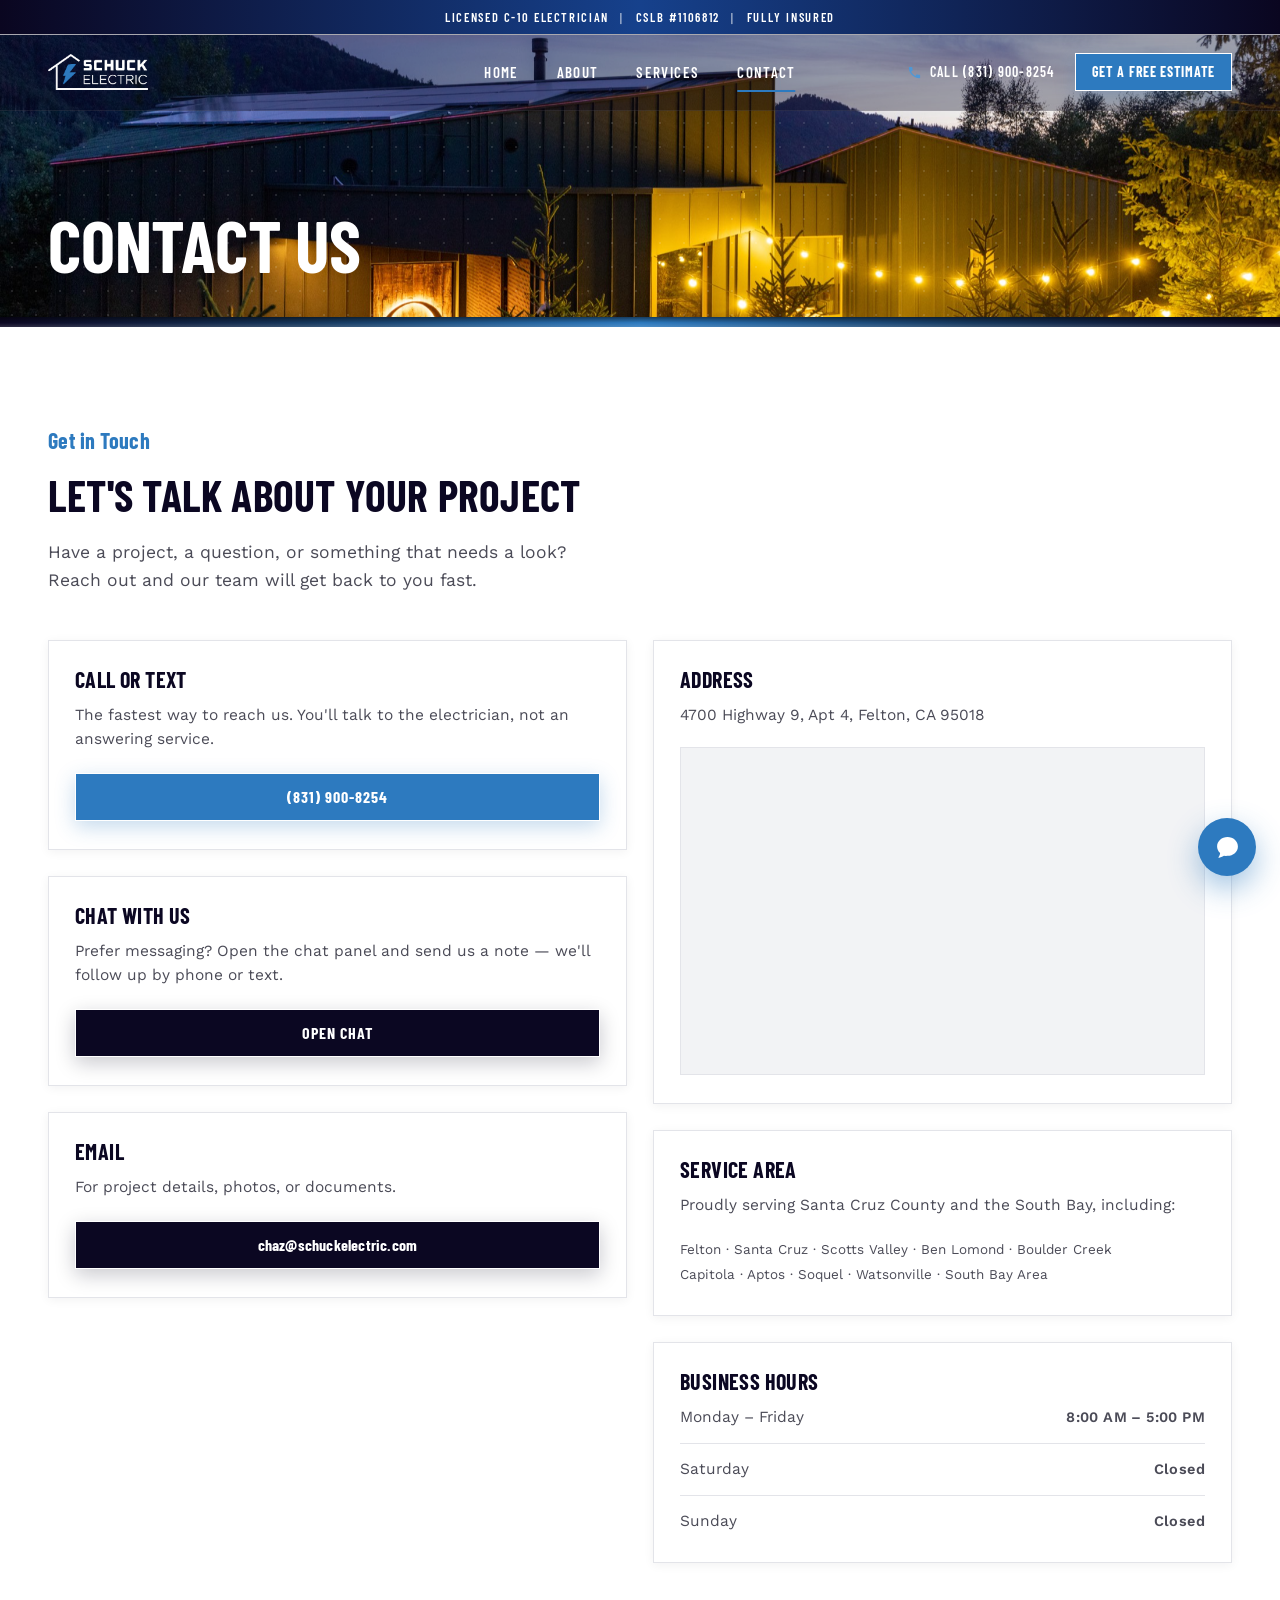
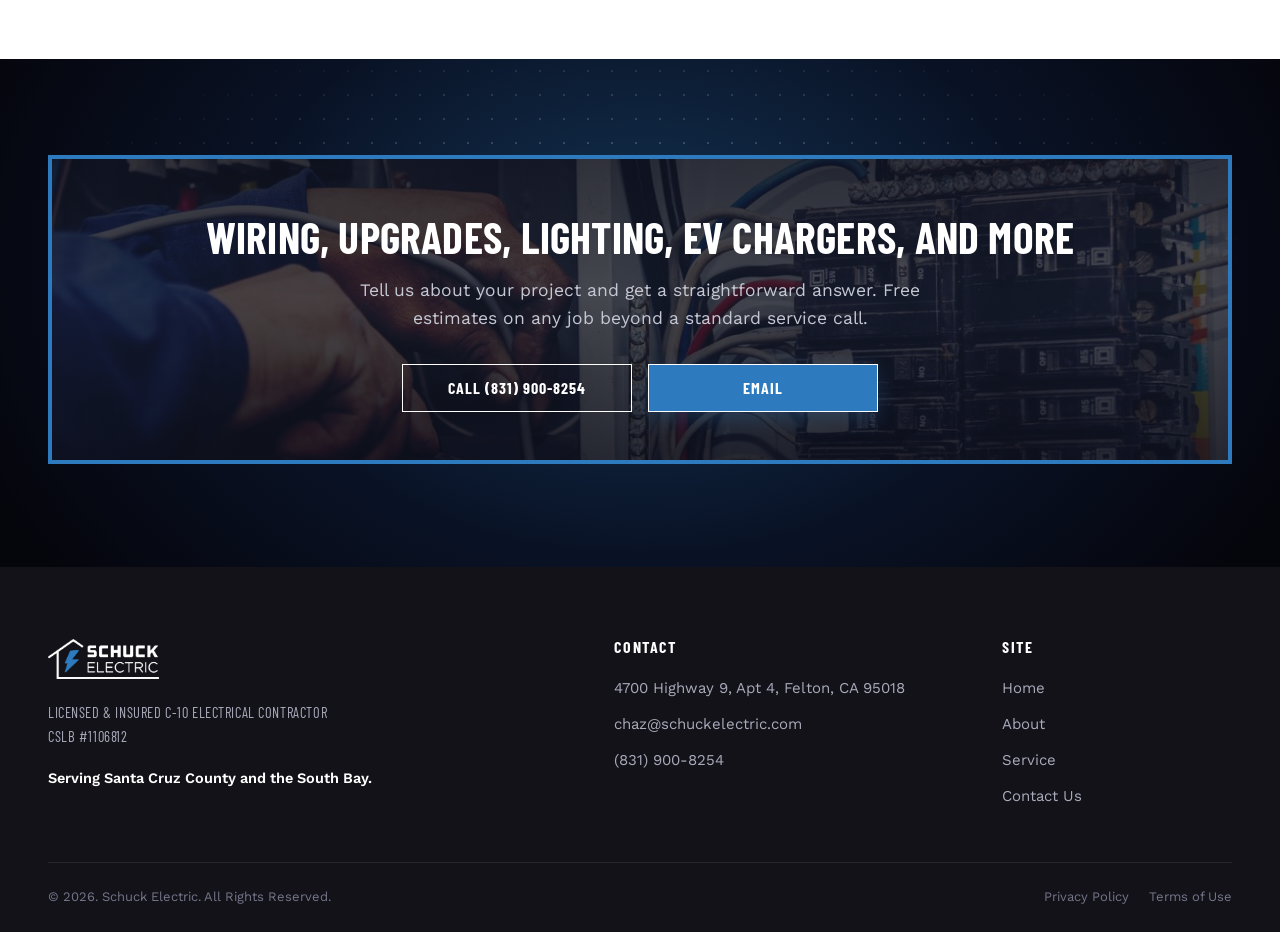
==== commit f7a54922: "Refresh preview from build (2026-07-30)" ====
--- a/contact.html
+++ b/contact.html
@@ -80,11 +80,11 @@
 <div class="mobile-scrim" id="mobileScrim"></div>
 
 <!-- ===================== PAGE HERO =====================
-     PLACEHOLDER IMAGE — this is the home page's hero photo. Swap it for a
-     contact-specific shot so the two pages don't open on the same image. -->
-<section class="page-hero" data-spotlight data-spot-size="260px">
-  <div class="hero-bg"><img src="assets/img/hero.jpg" alt="" /></div>
-  <div class="hero-scrim"></div>
+     No scrim on this one. The photograph is already dark on the left where
+     the title sits, so an overlay would only mute the lit windows and string
+     lights that make the shot worth using. -->
+<section class="page-hero page-hero--bare" data-spotlight data-spot-size="260px">
+  <div class="hero-bg"><img src="assets/img/contact-hero.jpg" alt="" /></div>
   <div class="dot-grid" aria-hidden="true"></div>
   <div class="dot-spotlight" aria-hidden="true"></div>
   <div class="container">
--- a/styles.css
+++ b/styles.css
@@ -1469,8 +1469,8 @@
   position: absolute; inset: 0; z-index: 1;
   mix-blend-mode: multiply;
   background:
-    linear-gradient(90deg, rgba(0,0,0,0.82) 0%, rgba(0,0,0,0.58) 52%, rgba(0,0,0,0.32) 100%),
-    linear-gradient(180deg, rgba(0,0,0,0.66) 0%, rgba(0,0,0,0.18) 46%, rgba(0,0,0,0.5) 100%);
+    linear-gradient(90deg, rgba(0,0,0,0.74) 0%, rgba(0,0,0,0.42) 52%, rgba(0,0,0,0.16) 100%),
+    linear-gradient(180deg, rgba(0,0,0,0.5) 0%, rgba(0,0,0,0.1) 46%, rgba(0,0,0,0.38) 100%);
 }
 
 /* 72px at desktop — just under the home page's 76px h1, so an interior
@@ -1510,6 +1510,37 @@
 @media (max-width: 700px) {
   .page-hero { min-height: 216px; }
   .page-hero .container { padding-bottom: 34px; }
+
+  /* A banner marked --bare carries no scrim at all, because its photograph is
+     already dark where the title sits — at desktop widths. On a phone the
+     crop is not the same picture: the container is wide and short, cover
+     scales to the width, and the whole frame comes into view, which on the
+     contact shot puts the lit doorway directly behind the text. Measured at
+     375px, 10% of the backdrop behind the glyphs fell below 3:1 and the worst
+     point was 1.01:1 — the letters vanish into the light.
+
+     So this is a floor for phones only, not a reinstatement of the overlay
+     the desktop deliberately does without. Delete this block and the bare
+     banner is bare everywhere again. */
+  .page-hero--bare::before {
+    content: "";
+    position: absolute;
+    inset: 0;
+    z-index: 1;
+    mix-blend-mode: multiply;
+    background: linear-gradient(90deg, rgba(0,0,0,0.66) 0%, rgba(0,0,0,0.36) 58%, rgba(0,0,0,0.1) 100%);
+  }
+
+  /* Lighter scrim on phones. The desktop values are tuned for a wide crop
+     where the title sits over the darkest third; on a narrow viewport the
+     photograph is cropped to its centre and the same alphas bury it. Roughly
+     a third off each stop — the title is still white-on-dark at the left
+     edge, which is the only place contrast has to hold. */
+  .page-hero .hero-scrim {
+    background:
+      linear-gradient(90deg, rgba(0,0,0,0.58) 0%, rgba(0,0,0,0.4) 52%, rgba(0,0,0,0.2) 100%),
+      linear-gradient(180deg, rgba(0,0,0,0.46) 0%, rgba(0,0,0,0.1) 46%, rgba(0,0,0,0.32) 100%);
+  }
 }
 
 /* ==========================================================================
@@ -1687,32 +1718,36 @@
 
    Height is common and width is free: the four source files run from 0.61 to
    1.05 in aspect, so pinning both would squash the bolt or crop the others. */
-.feature-icon {
-  display: block;
-  margin: 0 auto 20px;
-  animation: se-icon-glow 2.6s ease-in-out infinite;
-}
+.feature-icon { display: block; margin: 0 auto 20px; }
+
+/* The animation lives on the <svg>, not the wrapper, because it drives `fill`
+   as well as the glow — and the explicit fill here would block inheritance
+   from a parent anyway. */
 .feature-icon svg {
   display: block;
   margin: 0 auto;      /* the SVG is a block, so text-align cannot centre it */
   height: 56px;
   width: auto;
   fill: var(--se-blue);
+  animation: se-icon-glow 2.6s ease-in-out infinite;
 }
 /* Staggered so the four read as a wave rather than a single mechanical
    blink. A quarter of the cycle apart. */
-.feature:nth-child(2) .feature-icon { animation-delay: 0.65s; }
-.feature:nth-child(3) .feature-icon { animation-delay: 1.3s; }
-.feature:nth-child(4) .feature-icon { animation-delay: 1.95s; }
-
-/* Built to read like the Get a Free Estimate hover state — the same cyan at
-   the same reach — but on a loop, with no pointer involved. Two shadows: a
-   tight core and a wide bloom, which is what stops it looking like a blur. */
+.feature:nth-child(2) .feature-icon svg { animation-delay: 0.65s; }
+.feature:nth-child(3) .feature-icon svg { animation-delay: 1.3s; }
+.feature:nth-child(4) .feature-icon svg { animation-delay: 1.95s; }
+
+/* The artwork travels the same route a CTA button takes on hover — Schuck
+   blue at rest, the brighter blue at the peak — with the glow riding along so
+   the colour shift and the bloom land together. Two shadows: a tight core and
+   a wide bloom, which is what keeps it a glow rather than a blur. */
 @keyframes se-icon-glow {
   0%, 100% {
+    fill: var(--se-blue);
     filter: drop-shadow(0 0 1px rgba(0, 174, 239, 0.25));
   }
   50% {
+    fill: var(--se-blue-bright);
     filter: drop-shadow(0 0 9px rgba(0, 174, 239, 0.9))
             drop-shadow(0 0 22px rgba(0, 174, 239, 0.42));
   }
@@ -1732,7 +1767,13 @@
 }
 
 @media (prefers-reduced-motion: reduce) {
-  .feature-icon { animation: none; filter: drop-shadow(0 0 6px rgba(0,174,239,0.5)); }
+  /* Targets the svg, matching where the animation now lives. Holds the lit
+     end of the cycle so the icons still read as the brand accent. */
+  .feature-icon svg {
+    animation: none;
+    fill: var(--se-blue-bright);
+    filter: drop-shadow(0 0 6px rgba(0, 174, 239, 0.5));
+  }
 }
 
 /* ==========================================================================
